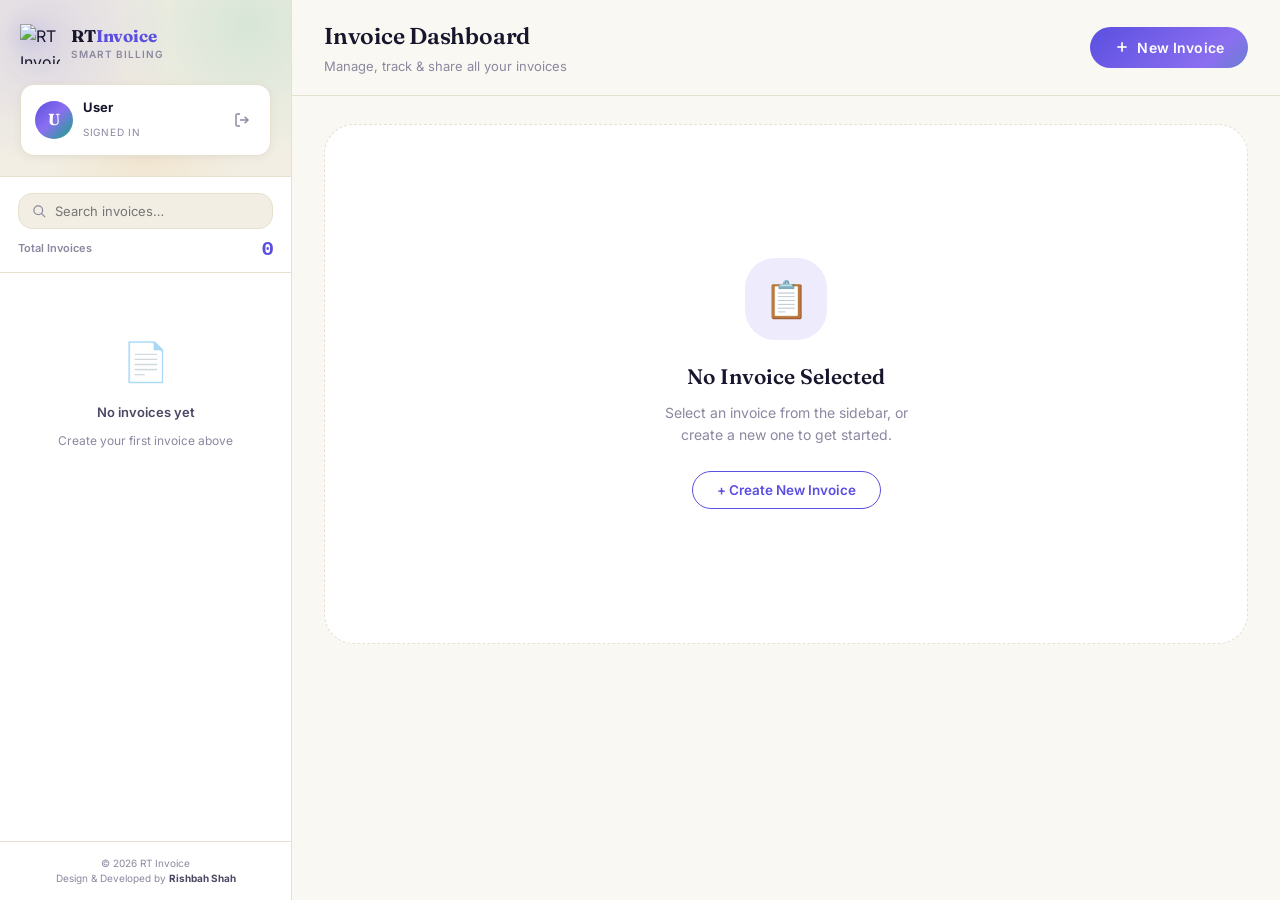
==== dashboard.html @ 6e3db624 "v0.2 commit" ====
<!DOCTYPE html>
<html lang="en">

<head>
  <meta charset="UTF-8">
  <meta name="viewport" content="width=device-width, initial-scale=1.0">
  <title>RT Invoice · Dashboard</title>
  <link rel="preconnect" href="https://fonts.googleapis.com">
  <link rel="preconnect" href="https://fonts.gstatic.com" crossorigin>
  <link rel="stylesheet" href="css/style.css">
  <link rel="stylesheet" href="css/dashboard.css">
  <link rel="icon" type="image/svg+xml" href="assets/logo.svg">
</head>

<body>

  <div class="app">

    <!-- ══════════════════════════
       SIDEBAR
  ══════════════════════════ -->
    <aside class="sidebar">

      <!-- Top header -->
      <div class="sidebar-top">
        <div class="sidebar-brand">
          <div class="sb-icon"><img src="assets/logo.svg" alt="RT Invoice logo"></div>
          <div>
            <div class="sb-brand-name">RT<span>Invoice</span></div>
            <div class="sb-brand-sub">Smart Billing</div>
          </div>
        </div>

        <!-- User profile -->
        <div class="sb-user">
          <div class="sb-avatar" id="userInitial">U</div>
          <div style="flex:1;min-width:0">
            <span class="sb-user-name" id="userName">User</span>
            <span class="sb-user-meta">Signed in</span>
          </div>
          <button class="sb-signout" onclick="logout()" title="Sign out">
            <svg width="16" height="16" viewBox="0 0 24 24" fill="none" stroke="currentColor" stroke-width="2.2">
              <path d="M9 21H5a2 2 0 0 1-2-2V5a2 2 0 0 1 2-2h4" />
              <polyline points="16 17 21 12 16 7" />
              <line x1="21" y1="12" x2="9" y2="12" />
            </svg>
          </button>
        </div>
      </div>

      <!-- Search -->
      <div class="sb-search">
        <div class="sb-search-wrap">
          <svg width="15" height="15" viewBox="0 0 24 24" fill="none" stroke="currentColor" stroke-width="2">
            <circle cx="10" cy="10" r="7" />
            <line x1="21" y1="21" x2="15" y2="15" />
          </svg>
          <input type="text" id="searchInput" placeholder="Search invoices…">
        </div>
        <div class="sb-meta">
          <span>Total Invoices</span>
          <span class="sb-count" id="invoiceCount">0</span>
        </div>
      </div>

      <!-- Invoice List -->
      <div class="sb-list-area">
        <div class="empty-state" id="emptyInvoices">
          <div class="empty-state-icon">📄</div>
          <p>No invoices yet</p>
          <span>Create your first invoice above</span>
        </div>
        <div id="invoiceList"></div>
      </div>

      <!-- Copyright -->
      <div class="sb-copyright">
        © 2026 RT Invoice<br>
        Design &amp; Developed by <strong>Rishbah Shah</strong>
      </div>

    </aside>

    <!-- ══════════════════════════
       MAIN CONTENT
  ══════════════════════════ -->
    <main class="main-area">

      <!-- Top Bar -->
      <div class="top-bar">
        <div style="display:flex;align-items:center;gap:0">
          <button class="hamburger" id="hamburgerBtn" aria-label="Toggle sidebar">
            <span></span><span></span><span></span>
          </button>
          <div class="top-bar-left">
            <h1>Invoice Dashboard</h1>
            <p>Manage, track &amp; share all your invoices</p>
          </div>
        </div>
        <button class="create-btn" id="createInvoiceBtn">
          <svg width="16" height="16" viewBox="0 0 24 24" fill="none" stroke="currentColor" stroke-width="2.5">
            <line x1="12" y1="5" x2="12" y2="19" />
            <line x1="5" y1="12" x2="19" y2="12" />
          </svg>
          New Invoice
        </button>
      </div>

      <!-- Content Area -->
      <div class="content-area">

        <!-- Empty Preview -->
        <div class="preview-empty" id="emptyPreview">
          <div class="preview-empty-icon">📋</div>
          <h3>No Invoice Selected</h3>
          <p>Select an invoice from the sidebar, or create a new one to get started.</p>
          <button class="outline-btn" id="emptyCreateBtn">+ Create New Invoice</button>
        </div>

        <!-- Invoice Preview -->
        <div id="invoicePreview" class="hidden"></div>

      </div>
    </main>
  </div>

  <!-- ══════════════════════════
     MODAL — Create Invoice
══════════════════════════ -->
  <div class="modal-overlay" id="invoiceModal">
    <div class="modal-box">

      <!-- Modal Header -->
      <div class="modal-head">
        <h2 id="modalTitle">New Invoice — Customer Info</h2>
        <button class="modal-close" id="closeModalBtn">&times;</button>
      </div>

      <!-- Step Indicator -->
      <div class="step-indicator">
        <div class="step-dot active" id="stepDot1">1</div>
        <span
          style="font-size:11px;color:var(--muted);text-transform:uppercase;letter-spacing:.07em;font-weight:700">Customer</span>
        <div class="step-line">
          <div class="step-line-fill" id="stepFill1"></div>
        </div>
        <div class="step-dot" id="stepDot2">2</div>
        <span
          style="font-size:11px;color:var(--muted);text-transform:uppercase;letter-spacing:.07em;font-weight:700">Items
          &amp; Payment</span>
      </div>

      <div class="modal-body">

        <!-- ── Step 1: Customer ── -->
        <div id="step1" class="modal-step active">
          <div class="modal-step-title">Customer Information</div>
          <div class="form-grid">
            <div class="form-field">
              <label>Full Name *</label>
              <input type="text" id="custName" placeholder="e.g. Amit Patel">
            </div>
            <div class="form-field">
              <label>Email Address *</label>
              <input type="email" id="custEmail" placeholder="amit@example.com">
            </div>
            <div class="form-field">
              <label>Phone Number</label>
              <input type="tel" id="custPhone" placeholder="+91 98765 43210">
            </div>
            <div class="form-field">
              <label>GSTIN (Optional)</label>
              <input type="text" id="custGst" placeholder="22AAAAA0000A1Z5">
            </div>
            <div class="form-field full">
              <label>Billing Address</label>
              <textarea id="custAddress" rows="2" placeholder="Street, City, State — PIN Code"></textarea>
            </div>
          </div>
          <div class="step-actions">
            <button class="btn-primary" id="nextToStep2">Continue → Items</button>
          </div>
        </div>

        <!-- ── Step 2: Items & Payment ── -->
        <div id="step2" class="modal-step">
          <div class="modal-step-title">Items &amp; Payment Details</div>

          <!-- Items Table -->
          <div class="items-section">
            <table class="modal-items-table">
              <thead>
                <tr>
                  <th>Item</th>
                  <th>Qty</th>
                  <th>Unit Price</th>
                  <th>Total</th>
                  <th></th>
                </tr>
              </thead>
              <tbody id="itemsTableBody">
                <tr id="emptyItemRow">
                  <td colspan="5" style="text-align:center;color:var(--muted);font-size:13px;padding:18px">
                    No items added yet — use the form below
                  </td>
                </tr>
              </tbody>
            </table>

            <div class="add-item-row">
              <div class="form-field">
                <label>Item Name</label>
                <input type="text" id="itemName" placeholder="e.g. Web Design">
              </div>
              <div class="form-field">
                <label>Qty</label>
                <input type="number" id="itemQty" value="1" min="1">
              </div>
              <div class="form-field">
                <label>Price (₹)</label>
                <input type="number" id="itemPrice" placeholder="0.00" step="0.01" min="0">
              </div>
              <div class="form-field" style="justify-content:flex-end">
                <label>&nbsp;</label>
                <button class="btn-primary" id="addItemButton" style="white-space:nowrap">+ Add</button>
              </div>
            </div>
          </div>

          <!-- Tax Fields -->
          <div class="tax-grid">
            <div class="form-field">
              <label>CGST (%)</label>
              <input type="number" id="cgstRate" value="2.5" step="0.1" min="0">
            </div>
            <div class="form-field">
              <label>SGST (%)</label>
              <input type="number" id="sgstRate" value="2.5" step="0.1" min="0">
            </div>
            <div class="form-field">
              <label>Discount (%)</label>
              <input type="number" id="discountRate" value="0" step="0.1" min="0">
            </div>
          </div>

          <!-- Payment Method -->
          <div class="payment-opts-label">Payment Method</div>
          <div class="payment-opts">
            <label class="pay-opt"><input type="radio" name="paymentMethod" value="UPI" checked>
              <span>UPI</span></label>
            <label class="pay-opt"><input type="radio" name="paymentMethod" value="Credit Card"> <span>Credit
                Card</span></label>
            <label class="pay-opt"><input type="radio" name="paymentMethod" value="Debit Card"> <span>Debit
                Card</span></label>
            <label class="pay-opt"><input type="radio" name="paymentMethod" value="Net Banking"> <span>Net
                Banking</span></label>
            <label class="pay-opt"><input type="radio" name="paymentMethod" value="Cash"> <span>Cash</span></label>
          </div>

          <!-- Summary Card -->
          <div class="summary-card">
            <div class="sum-line"><span>Subtotal</span><span id="summarySubtotal">₹0.00</span></div>
            <div class="sum-line"><span>CGST (<span id="cgstLabel">2.5</span>%)</span><span
                id="summaryCgst">₹0.00</span></div>
            <div class="sum-line"><span>SGST (<span id="sgstLabel">2.5</span>%)</span><span
                id="summarySgst">₹0.00</span></div>
            <div class="sum-line"><span>Discount</span><span id="summaryDiscount">₹0.00</span></div>
            <div class="sum-total"><span>Grand Total</span><span id="summaryGrandTotal">₹0.00</span></div>
          </div>

          <div class="step-actions dual">
            <button class="btn-secondary" id="backToStep1">← Back</button>
            <button class="btn-primary" id="generateInvoiceBtn">
              <svg width="15" height="15" viewBox="0 0 24 24" fill="none" stroke="currentColor" stroke-width="2.2">
                <path d="M14 2H6a2 2 0 0 0-2 2v16a2 2 0 0 0 2 2h12a2 2 0 0 0 2-2V8z" />
                <polyline points="14 2 14 8 20 8" />
                <line x1="12" y1="11" x2="12" y2="17" />
                <line x1="9" y1="14" x2="15" y2="14" />
              </svg>
              Generate Invoice
            </button>
          </div>
        </div>

      </div>
    </div>
  </div>

  <!-- Toast -->
  <div id="toast" class="toast hidden"></div>

  <script src="js/auth.js"></script>
  <script src="js/app.js"></script>
</body>

</html>
---- css/style.css ----
/* =============================================
   RT INVOICE — Global Styles (Light Theme)
   Design & Developed by Rishbah Shah
   ============================================= */

@import url('https://fonts.googleapis.com/css2?family=Fraunces:opsz,wght@9..144,400;9..144,500;9..144,600;9..144,700;9..144,800&family=Inter:wght@400;500;600;700;800&family=IBM+Plex+Mono:wght@400;500;600;700&family=Caveat:wght@500;600;700&display=swap');

:root {
  /* ---- Paper / neutrals ---- */
  --paper: #faf8f3;
  --surface: #f2eee3;
  --surface-2: #ece7d8;
  --white: #ffffff;
  --border: #e6e0cf;
  --border-soft: #ede8db;

  /* ---- Ink ---- */
  --ink: #17162c;
  --ink-soft: #4a4863;
  --muted: #8b889f;

  /* ---- Brand ---- */
  --violet: #5b4fe0;
  --violet-dark: #4438c7;
  --violet-soft: #eeecfc;
  --emerald: #12a883;
  --emerald-soft: #e5f6f0;
  --amber: #ea9c2e;
  --amber-soft: #fdf1de;
  --rose: #e15a5f;
  --rose-soft: #fbe9e9;

  --grad: linear-gradient(135deg, #5b4fe0 0%, #8b6ff0 48%, #12a883 100%);
  --grad-warm: linear-gradient(135deg, #ea9c2e 0%, #e15a5f 100%);
  --grad-mesh: radial-gradient(circle at 15% 20%, rgba(91,79,224,0.14) 0%, transparent 45%),
               radial-gradient(circle at 85% 15%, rgba(18,168,131,0.12) 0%, transparent 45%),
               radial-gradient(circle at 50% 90%, rgba(234,156,46,0.10) 0%, transparent 45%);

  --r-sm: 8px;
  --r-md: 14px;
  --r-lg: 22px;
  --r-xl: 30px;
  --r-full: 999px;

  --shadow-sm: 0 2px 10px rgba(23, 22, 44, 0.05);
  --shadow-md: 0 10px 28px rgba(23, 22, 44, 0.08);
  --shadow-lg: 0 24px 56px rgba(23, 22, 44, 0.12);
  --shadow-accent: 0 10px 30px rgba(91, 79, 224, 0.28);

  --font-display: 'Fraunces', serif;
  --font-body: 'Inter', sans-serif;
  --font-mono: 'IBM Plex Mono', monospace;
  --font-script: 'Caveat', cursive;

  --ease-spring: cubic-bezier(0.34, 1.56, 0.64, 1);
  --ease-smooth: cubic-bezier(0.4, 0, 0.2, 1);
}

*, *::before, *::after { margin: 0; padding: 0; box-sizing: border-box; }

html { scroll-behavior: smooth; }

body {
  font-family: var(--font-body);
  background: var(--paper);
  color: var(--ink);
  line-height: 1.6;
  -webkit-font-smoothing: antialiased;
  -moz-osx-font-smoothing: grayscale;
}

@media (prefers-reduced-motion: reduce) {
  *, *::before, *::after {
    animation-duration: 0.001ms !important;
    animation-iteration-count: 1 !important;
    transition-duration: 0.001ms !important;
    scroll-behavior: auto !important;
  }
}

:focus-visible {
  outline: 2.5px solid var(--violet);
  outline-offset: 2px;
  border-radius: 4px;
}

/* ---- Scrollbar ---- */
::-webkit-scrollbar { width: 6px; height: 6px; }
::-webkit-scrollbar-track { background: transparent; }
::-webkit-scrollbar-thumb { background: var(--border); border-radius: 10px; }
::-webkit-scrollbar-thumb:hover { background: var(--muted); }

::selection { background: rgba(91, 79, 224, 0.16); color: var(--ink); }

/* ---- Utilities ---- */
.hidden { display: none !important; }

/* ---- Buttons ---- */
.btn-primary {
  font-family: var(--font-body);
  background: var(--grad);
  background-size: 160% 160%;
  color: var(--white);
  border: none;
  padding: 12px 26px;
  border-radius: var(--r-full);
  font-weight: 600;
  font-size: 14px;
  cursor: pointer;
  transition: transform 0.25s var(--ease-spring), box-shadow 0.25s var(--ease-smooth), background-position 0.5s;
  display: inline-flex;
  align-items: center;
  justify-content: center;
  gap: 8px;
  letter-spacing: 0.01em;
}

.btn-primary:hover {
  transform: translateY(-2px);
  box-shadow: var(--shadow-accent);
  background-position: 100% 0;
}

.btn-primary:active { transform: translateY(0) scale(0.98); }

.btn-secondary {
  font-family: var(--font-body);
  background: var(--white);
  color: var(--ink);
  border: 1.5px solid var(--border);
  padding: 12px 26px;
  border-radius: var(--r-full);
  font-weight: 600;
  font-size: 14px;
  cursor: pointer;
  transition: all 0.2s var(--ease-smooth);
}

.btn-secondary:hover {
  border-color: var(--violet);
  color: var(--violet);
  background: var(--violet-soft);
  transform: translateY(-1px);
}

.btn-ghost {
  font-family: var(--font-body);
  background: transparent;
  color: var(--ink-soft);
  border: none;
  padding: 10px 18px;
  border-radius: var(--r-full);
  font-weight: 600;
  font-size: 13.5px;
  cursor: pointer;
  transition: all 0.2s var(--ease-smooth);
}

.btn-ghost:hover { background: var(--surface); color: var(--ink); }

.btn-danger-ghost {
  font-family: var(--font-body);
  background: var(--rose-soft);
  color: var(--rose);
  border: 1.5px solid transparent;
  padding: 12px 24px;
  border-radius: var(--r-full);
  font-weight: 600;
  font-size: 14px;
  cursor: pointer;
  transition: all 0.2s var(--ease-smooth);
}

.btn-danger-ghost:hover { background: var(--rose); color: var(--white); transform: translateY(-1px); }

/* ---- Form Fields ---- */
.form-field { display: flex; flex-direction: column; gap: 7px; }

.form-field label {
  font-size: 11px;
  font-weight: 700;
  color: var(--muted);
  text-transform: uppercase;
  letter-spacing: 0.07em;
}

.form-field input,
.form-field textarea,
.form-field select {
  border: 1.5px solid var(--border);
  border-radius: var(--r-md);
  padding: 11px 14px;
  font-size: 14px;
  font-family: var(--font-body);
  color: var(--ink);
  background: var(--white);
  transition: all 0.2s var(--ease-smooth);
  outline: none;
}

.form-field input:focus,
.form-field textarea:focus,
.form-field select:focus {
  border-color: var(--violet);
  box-shadow: 0 0 0 4px rgba(91, 79, 224, 0.10);
}

.form-field textarea { resize: vertical; min-height: 68px; font-family: var(--font-body); }

/* ---- Toast ---- */
.toast {
  position: fixed;
  bottom: 28px;
  right: 28px;
  background: var(--ink);
  color: var(--white);
  padding: 15px 22px;
  border-radius: var(--r-lg);
  font-weight: 500;
  font-size: 13.5px;
  z-index: 99999;
  animation: toastIn 0.4s var(--ease-spring);
  box-shadow: var(--shadow-lg);
  display: flex;
  align-items: center;
  gap: 10px;
  max-width: 360px;
  border-left: 3px solid var(--violet);
}

.toast::before { content: '✓'; font-size: 16px; color: #4fe0b0; font-weight: 700; flex-shrink: 0; }
.toast.error { border-left-color: var(--rose); }
.toast.error::before { content: '✕'; color: #ff8b8f; }
.toast.warning { border-left-color: var(--amber); }
.toast.warning::before { content: '⚠'; color: var(--amber); }
.toast.hidden { display: none; }

@keyframes toastIn {
  from { transform: translateX(120%) scale(0.9); opacity: 0; }
  to { transform: translateX(0) scale(1); opacity: 1; }
}

@keyframes toastOut {
  from { transform: translateX(0) scale(1); opacity: 1; }
  to { transform: translateX(120%) scale(0.9); opacity: 0; }
}

.toast.leaving { animation: toastOut 0.3s var(--ease-smooth) forwards; }

/* ---- Ambient gradient blobs (background decoration) ---- */
.orb {
  position: absolute;
  border-radius: 50%;
  filter: blur(70px);
  pointer-events: none;
  animation: orbFloat 10s ease-in-out infinite;
}

.orb-1 { width: 420px; height: 420px; background: radial-gradient(circle, rgba(91,79,224,0.20) 0%, transparent 70%); top: -120px; left: -100px; animation-delay: 0s; }
.orb-2 { width: 320px; height: 320px; background: radial-gradient(circle, rgba(18,168,131,0.18) 0%, transparent 70%); top: 45%; right: -90px; animation-delay: -3.2s; }
.orb-3 { width: 280px; height: 280px; background: radial-gradient(circle, rgba(234,156,46,0.16) 0%, transparent 70%); bottom: 60px; left: 32%; animation-delay: -5.6s; }

@keyframes orbFloat {
  0%, 100% { transform: translate(0, 0) scale(1); }
  33% { transform: translate(22px, -28px) scale(1.06); }
  66% { transform: translate(-18px, 22px) scale(0.94); }
}

/* ---- Generic fade/rise-in used across pages ---- */
@keyframes riseIn {
  from { opacity: 0; transform: translateY(16px); }
  to { opacity: 1; transform: translateY(0); }
}

@keyframes fadeIn {
  from { opacity: 0; }
  to { opacity: 1; }
}

@keyframes popIn {
  from { opacity: 0; transform: scale(0.92); }
  to { opacity: 1; transform: scale(1); }
}

/* ---- Signature / seal shared styles (used in invoice) ---- */
.rt-seal {
  display: inline-flex;
  align-items: center;
  justify-content: center;
  border-radius: 50%;
  background: var(--grad);
  color: var(--white);
  font-family: var(--font-display);
  font-weight: 700;
  flex-shrink: 0;
  position: relative;
}

.rt-seal::after {
  content: '';
  position: absolute;
  inset: 4px;
  border-radius: 50%;
  border: 1px dashed rgba(255,255,255,0.55);
}
---- css/dashboard.css ----
/* =============================================
   RT INVOICE — Dashboard Styles (Light Theme)
   Design & Developed by Rishbah Shah
   ============================================= */

.app { display: flex; min-height: 100vh; background: var(--paper); }

/* =====================
   SIDEBAR
   ===================== */
.sidebar {
  width: 292px;
  background: var(--white);
  border-right: 1px solid var(--border);
  display: flex;
  flex-direction: column;
  position: fixed;
  height: 100vh;
  overflow-y: auto;
  z-index: 50;
  transition: transform 0.3s var(--ease-smooth);
}

.sidebar-top {
  padding: 24px 20px 20px;
  border-bottom: 1px solid var(--border);
  background: var(--surface);
  position: relative;
  overflow: hidden;
}

.sidebar-top::before {
  content: '';
  position: absolute;
  inset: 0;
  background: var(--grad-mesh);
  pointer-events: none;
}

.sidebar-brand { display: flex; align-items: center; gap: 11px; margin-bottom: 20px; position: relative; z-index: 1; }

.sb-icon { width: 40px; height: 40px; flex-shrink: 0; filter: drop-shadow(0 4px 10px rgba(91,79,224,0.30)); }
.sb-icon img { width: 100%; height: 100%; display: block; }

.sb-brand-name { font-family: var(--font-display); font-size: 17px; font-weight: 700; color: var(--ink); letter-spacing: -0.01em; line-height: 1.15; }
.sb-brand-name span { color: var(--violet); }
.sb-brand-sub { font-size: 10px; color: var(--muted); text-transform: uppercase; letter-spacing: 0.09em; font-weight: 600; }

/* User Profile */
.sb-user {
  display: flex; align-items: center; gap: 10px;
  padding: 12px 14px;
  background: var(--white);
  border: 1px solid var(--border);
  border-radius: var(--r-md);
  position: relative; z-index: 1;
  box-shadow: var(--shadow-sm);
}

.sb-avatar {
  width: 38px; height: 38px;
  background: var(--grad);
  border-radius: 50%;
  display: flex; align-items: center; justify-content: center;
  font-family: var(--font-display); font-size: 16px; font-weight: 700;
  color: var(--white); flex-shrink: 0;
}

.sb-user-name { font-size: 13px; font-weight: 700; color: var(--ink); display: block; }
.sb-user-meta { font-size: 10px; color: var(--muted); text-transform: uppercase; letter-spacing: 0.07em; }

.sb-signout {
  margin-left: auto; background: none; border: none; cursor: pointer;
  color: var(--muted); font-size: 18px; transition: all 0.2s;
  padding: 6px; display: flex; align-items: center; border-radius: 50%;
}
.sb-signout:hover { color: var(--rose); background: var(--rose-soft); }

/* Search Section */
.sb-search { padding: 16px 18px 14px; border-bottom: 1px solid var(--border); }

.sb-search-wrap {
  display: flex; align-items: center; gap: 8px;
  background: var(--surface);
  border: 1.5px solid var(--border);
  border-radius: var(--r-md);
  padding: 9px 13px;
  transition: border-color 0.2s;
}

.sb-search-wrap:focus-within { border-color: var(--violet); background: var(--white); box-shadow: 0 0 0 4px rgba(91,79,224,0.08); }
.sb-search-wrap svg { color: var(--muted); flex-shrink: 0; }
.sb-search-wrap input { flex: 1; border: none; background: transparent; outline: none; font-size: 13px; color: var(--ink); font-family: var(--font-body); }

.sb-meta { display: flex; justify-content: space-between; align-items: center; margin-top: 10px; font-size: 11px; color: var(--muted); font-weight: 600; }
.sb-count { font-family: var(--font-mono); font-size: 19px; font-weight: 700; color: var(--violet); line-height: 1; }

/* Invoice List */
.sb-list-area { flex: 1; overflow-y: auto; padding: 14px 14px 0; }

.empty-state { text-align: center; padding: 44px 16px; color: var(--muted); }
.empty-state-icon { font-size: 38px; margin-bottom: 10px; opacity: 0.6; }
.empty-state p { font-size: 13px; font-weight: 600; margin-bottom: 4px; color: var(--ink-soft); }
.empty-state span { font-size: 12px; }

#invoiceList { display: flex; flex-direction: column; gap: 7px; padding-bottom: 14px; }

.inv-card {
  background: var(--paper);
  border: 1.5px solid var(--border);
  border-radius: var(--r-md);
  padding: 12px 14px;
  cursor: pointer;
  transition: all 0.2s var(--ease-smooth);
  position: relative;
  overflow: hidden;
  animation: riseIn 0.3s var(--ease-smooth) both;
}

.inv-card::before {
  content: ''; position: absolute; left: 0; top: 0; bottom: 0; width: 3px;
  background: var(--grad); opacity: 0; transition: opacity 0.2s;
}

.inv-card:hover { border-color: rgba(91,79,224,0.35); background: var(--white); transform: translateX(3px); box-shadow: var(--shadow-sm); }
.inv-card:hover::before, .inv-card.active::before { opacity: 1; }
.inv-card.active { border-color: rgba(91,79,224,0.35); background: var(--violet-soft); }

.inv-card-top { display: flex; justify-content: space-between; align-items: center; margin-bottom: 5px; }
.inv-num { font-family: var(--font-mono); font-size: 10.5px; font-weight: 700; color: var(--violet); letter-spacing: 0.02em; }
.inv-date { font-size: 10px; color: var(--muted); }
.inv-customer { font-size: 13px; font-weight: 700; color: var(--ink); margin-bottom: 4px; white-space: nowrap; overflow: hidden; text-overflow: ellipsis; }
.inv-amount { font-family: var(--font-mono); font-size: 14px; font-weight: 700; color: var(--ink); }

/* Sidebar Copyright */
.sb-copyright { padding: 14px 18px; border-top: 1px solid var(--border); font-size: 10px; color: var(--muted); text-align: center; line-height: 1.5; }
.sb-copyright strong { color: var(--ink-soft); }

/* =====================
   MAIN CONTENT
   ===================== */
.main-area { flex: 1; margin-left: 292px; display: flex; flex-direction: column; min-height: 100vh; }

/* Top Nav */
.top-bar {
  background: rgba(250, 248, 243, 0.85);
  backdrop-filter: blur(10px);
  border-bottom: 1px solid var(--border);
  padding: 18px 32px;
  display: flex; align-items: center; justify-content: space-between;
  position: sticky; top: 0; z-index: 40;
}

.top-bar-left h1 { font-family: var(--font-display); font-size: 23px; font-weight: 600; color: var(--ink); letter-spacing: -0.01em; }
.top-bar-left p { font-size: 13px; color: var(--muted); margin-top: 1px; }

.create-btn {
  background: var(--grad);
  background-size: 160% 160%;
  color: var(--white); border: none; padding: 12px 24px;
  border-radius: var(--r-full);
  font-family: var(--font-body); font-weight: 600; font-size: 14px;
  cursor: pointer; display: flex; align-items: center; gap: 7px;
  transition: all 0.25s var(--ease-smooth); letter-spacing: 0.01em;
}
.create-btn:hover { transform: translateY(-2px); box-shadow: var(--shadow-accent); background-position: 100% 0; }
.create-btn:active { transform: translateY(0) scale(0.98); }

/* Content Area */
.content-area { flex: 1; padding: 28px 32px; }

/* Empty Preview */
.preview-empty {
  background: var(--white);
  border: 1.5px dashed var(--border);
  border-radius: var(--r-xl);
  min-height: 520px;
  display: flex; flex-direction: column; align-items: center; justify-content: center;
  text-align: center; padding: 60px 40px;
  animation: fadeIn 0.4s var(--ease-smooth);
}

.preview-empty-icon {
  width: 82px; height: 82px;
  background: var(--violet-soft);
  border-radius: var(--r-xl);
  display: flex; align-items: center; justify-content: center;
  font-size: 36px; margin: 0 auto 20px;
  animation: floatIcon 3.4s ease-in-out infinite;
}

@keyframes floatIcon { 0%,100% { transform: translateY(0); } 50% { transform: translateY(-8px); } }

.preview-empty h3 { font-family: var(--font-display); font-size: 21px; font-weight: 600; color: var(--ink); margin-bottom: 8px; }
.preview-empty p { font-size: 14px; color: var(--muted); max-width: 280px; margin-bottom: 24px; }

.outline-btn {
  background: transparent; border: 1.5px solid var(--violet); color: var(--violet);
  padding: 10px 24px; border-radius: var(--r-full);
  font-family: var(--font-body); font-weight: 600; font-size: 13.5px;
  cursor: pointer; transition: all 0.2s var(--ease-smooth);
}
.outline-btn:hover { background: var(--violet); color: var(--white); transform: translateY(-1px); box-shadow: var(--shadow-accent); }

/* Invoice Preview */
.invoice-preview-wrapper { animation: riseIn 0.4s var(--ease-smooth); }

/* =====================
   INVOICE CARD (Preview) — styled like a real paper invoice
   ===================== */
.inv-paper {
  background: var(--white);
  border-radius: var(--r-xl);
  border: 1px solid var(--border);
  overflow: hidden;
  box-shadow: var(--shadow-md);
}

.inv-paper-top {
  background: var(--ink);
  padding: 32px 40px;
  display: flex; justify-content: space-between; align-items: flex-start;
  position: relative; overflow: hidden;
}

.inv-paper-top::before {
  content: ''; position: absolute; inset: 0;
  background: radial-gradient(ellipse 70% 60% at 15% 40%, rgba(91,79,224,0.35) 0%, transparent 60%),
              radial-gradient(ellipse 50% 50% at 90% 100%, rgba(18,168,131,0.25) 0%, transparent 60%);
  pointer-events: none;
}

.inv-brand-row { display: flex; align-items: center; gap: 12px; position: relative; z-index: 1; }
.inv-brand-row img { width: 40px; height: 40px; flex-shrink: 0; }
.inv-co-name { font-family: var(--font-display); font-size: 22px; font-weight: 700; color: var(--white); letter-spacing: -0.01em; }
.inv-co-name span { color: #7ee0c4; }
.inv-co-details { font-size: 12px; color: rgba(255,255,255,0.55); line-height: 1.8; margin-top: 8px; position: relative; z-index: 1; }

.inv-title-block { text-align: right; position: relative; z-index: 1; }
.inv-word { font-family: var(--font-display); font-size: 36px; font-weight: 700; color: rgba(255,255,255,0.14); letter-spacing: 0.08em; line-height: 1; margin-bottom: 8px; }
.inv-num-tag { font-family: var(--font-mono); font-size: 13px; font-weight: 700; color: var(--white); letter-spacing: 0.03em; }
.inv-date-tag { font-size: 12px; color: rgba(255,255,255,0.55); margin-top: 4px; }
.inv-status-tag {
  display: inline-block; margin-top: 10px; font-size: 10.5px; font-weight: 700;
  padding: 4px 12px; border-radius: var(--r-full); text-transform: uppercase; letter-spacing: 0.06em;
  background: rgba(234,156,46,0.20); color: #ffc978;
}
.inv-status-tag.is-paid { background: rgba(18,168,131,0.22); color: #7ee0c4; }

.inv-list-status {
  display: inline-block; font-size: 9.5px; font-weight: 700; padding: 2px 8px; border-radius: var(--r-full);
  text-transform: uppercase; letter-spacing: 0.05em; background: var(--amber-soft); color: var(--amber);
}
.inv-list-status.is-paid { background: var(--emerald-soft); color: var(--emerald); }

.inv-paper-body { padding: 32px 40px; }

.inv-billing-grid { display: grid; grid-template-columns: 1fr 1fr; gap: 32px; margin-bottom: 32px; padding-bottom: 24px; border-bottom: 1px solid var(--border); }
.inv-section-label { font-size: 10px; font-weight: 700; color: var(--muted); text-transform: uppercase; letter-spacing: 0.1em; margin-bottom: 10px; }
.inv-client-name { font-size: 16px; font-weight: 700; color: var(--ink); margin-bottom: 6px; }
.inv-client-detail { font-size: 12.5px; color: var(--ink-soft); line-height: 1.8; }

/* Items Table */
.inv-table { width: 100%; border-collapse: collapse; margin-bottom: 28px; }
.inv-table thead tr { background: var(--surface); }
.inv-table th { padding: 10px 14px; text-align: left; font-size: 11px; font-weight: 700; color: var(--muted); text-transform: uppercase; letter-spacing: 0.08em; border-bottom: 1.5px solid var(--border); }
.inv-table th:last-child { text-align: right; }
.inv-table td { padding: 12px 14px; font-size: 13.5px; color: var(--ink-soft); border-bottom: 1px solid var(--border); font-family: var(--font-mono); }
.inv-table td:first-child { font-family: var(--font-body); color: var(--ink); }
.inv-table td:last-child { text-align: right; font-weight: 700; color: var(--ink); }
.inv-table tbody tr:hover td { background: var(--surface); }
.inv-table tbody tr:last-child td { border-bottom: none; }

/* Summary */
.inv-summary-row { display: flex; justify-content: flex-end; margin-bottom: 24px; }
.inv-summary-box { width: 300px; background: var(--surface); border-radius: var(--r-lg); padding: 18px 22px; }
.inv-sum-line { display: flex; justify-content: space-between; font-size: 13px; color: var(--ink-soft); padding: 5px 0; font-family: var(--font-mono); }
.inv-sum-total { display: flex; justify-content: space-between; font-family: var(--font-display); font-size: 19px; font-weight: 700; color: var(--violet); border-top: 2px solid var(--border); margin-top: 8px; padding-top: 12px; }

/* Payment Badge */
.inv-payment-badge {
  display: inline-flex; align-items: center; gap: 6px; padding: 6px 14px;
  background: var(--emerald-soft); border: 1px solid rgba(18,168,131,0.25);
  border-radius: var(--r-full); font-size: 12px; font-weight: 700; color: var(--emerald); margin-bottom: 24px;
}

/* ---- Signature block (bottom of invoice) ---- */
.inv-signature-row {
  display: flex; justify-content: space-between; align-items: flex-end;
  padding-top: 24px; margin-top: 8px; gap: 20px; flex-wrap: wrap;
}

.inv-signature-note { font-size: 11.5px; color: var(--muted); max-width: 320px; line-height: 1.7; }

.inv-signature-block { display: flex; align-items: center; gap: 14px; }

.inv-signature-seal {
  width: 56px; height: 56px;
  font-size: 22px;
}

.inv-signature-seal::after { inset: 3px; }

.inv-signature-text { text-align: right; }
.inv-signature-script {
  font-family: var(--font-script);
  font-size: 34px;
  font-weight: 700;
  color: var(--ink);
  line-height: 1;
  transform: rotate(-2deg);
  display: inline-block;
}
.inv-signature-line { width: 168px; border-top: 1.5px solid var(--ink-soft); margin-top: 4px; padding-top: 5px; }
.inv-signature-label { font-size: 10px; color: var(--muted); text-transform: uppercase; letter-spacing: 0.08em; font-weight: 700; }

/* Action Row */
.inv-actions { display: flex; gap: 10px; justify-content: flex-end; flex-wrap: wrap; padding-top: 20px; border-top: 1px solid var(--border); margin-top: 20px; position: relative; }

/* Share popover */
.share-wrap { position: relative; display: inline-flex; }

.share-popover {
  position: absolute;
  bottom: calc(100% + 10px);
  right: 0;
  background: var(--white);
  border: 1px solid var(--border);
  border-radius: var(--r-lg);
  box-shadow: var(--shadow-lg);
  padding: 10px;
  width: 220px;
  z-index: 60;
  animation: popIn 0.2s var(--ease-spring);
  transform-origin: bottom right;
}

.share-popover.hidden { display: none; }

.share-opt {
  display: flex; align-items: center; gap: 10px;
  width: 100%; padding: 10px 12px; border-radius: var(--r-md);
  background: none; border: none; cursor: pointer;
  font-family: var(--font-body); font-size: 13.5px; font-weight: 600; color: var(--ink-soft);
  text-align: left; transition: all 0.15s var(--ease-smooth);
}

.share-opt:hover { background: var(--surface); color: var(--ink); }
.share-opt .share-emoji { font-size: 16px; width: 20px; text-align: center; }

/* Copyright Footer inside paper */
.inv-footer { background: var(--surface); padding: 14px 40px; border-top: 1px solid var(--border); display: flex; justify-content: space-between; align-items: center; flex-wrap: wrap; gap: 6px; }
.inv-footer-brand { font-family: var(--font-display); font-size: 12px; font-weight: 700; color: var(--violet); letter-spacing: -0.01em; }
.inv-footer-credit { font-size: 11px; color: var(--muted); }

/* =====================
   MODAL
   ===================== */
.modal-overlay {
  display: none; position: fixed; inset: 0;
  background: rgba(23, 22, 44, 0.55);
  backdrop-filter: blur(6px);
  z-index: 1000; align-items: center; justify-content: center; padding: 20px;
}
.modal-overlay.active { display: flex; }

.modal-box {
  background: var(--white);
  border-radius: var(--r-xl);
  width: 100%; max-width: 780px; max-height: 88vh; overflow-y: auto;
  animation: modalUp 0.35s var(--ease-spring);
  box-shadow: 0 32px 80px rgba(23, 22, 44, 0.22);
}

@keyframes modalUp { from { transform: translateY(40px) scale(0.97); opacity: 0; } to { transform: translateY(0) scale(1); opacity: 1; } }

.modal-head {
  display: flex; justify-content: space-between; align-items: center;
  padding: 22px 28px; border-bottom: 1px solid var(--border);
  background: var(--surface);
  border-radius: var(--r-xl) var(--r-xl) 0 0;
  position: sticky; top: 0; z-index: 2;
}

.modal-head h2 { font-family: var(--font-display); font-size: 18px; font-weight: 600; color: var(--ink); letter-spacing: -0.01em; }

.modal-close {
  width: 32px; height: 32px; background: var(--white); border: 1px solid var(--border);
  border-radius: 50%; font-size: 18px; cursor: pointer; color: var(--muted);
  display: flex; align-items: center; justify-content: center; transition: all 0.2s;
}
.modal-close:hover { background: var(--rose-soft); color: var(--rose); border-color: var(--rose); transform: rotate(90deg); }

/* Step Progress */
.step-indicator { display: flex; align-items: center; gap: 8px; padding: 20px 28px 0; margin-bottom: 24px; }

.step-dot {
  width: 28px; height: 28px; border-radius: 50%;
  display: flex; align-items: center; justify-content: center;
  font-size: 11px; font-weight: 700;
  background: var(--surface); color: var(--muted); border: 1.5px solid var(--border);
  transition: all 0.3s;
}
.step-dot.active { background: var(--violet); color: var(--white); border-color: var(--violet); box-shadow: 0 0 0 4px rgba(91,79,224,0.15); }
.step-dot.done { background: var(--emerald); color: var(--white); border-color: var(--emerald); }

.step-line { flex: 1; height: 2px; background: var(--border); border-radius: 10px; overflow: hidden; }
.step-line-fill { height: 100%; background: var(--grad); width: 0; transition: width 0.4s var(--ease-smooth); }

/* Modal Body */
.modal-body { padding: 0 28px 28px; }
.modal-step { display: none; }
.modal-step.active { display: block; animation: fadeUp 0.3s var(--ease-smooth); }

@keyframes fadeUp { from { opacity: 0; transform: translateY(10px); } to { opacity: 1; transform: translateY(0); } }

.modal-step-title { font-family: var(--font-display); font-size: 18px; font-weight: 600; color: var(--ink); margin-bottom: 20px; letter-spacing: -0.01em; }

.form-grid { display: grid; grid-template-columns: 1fr 1fr; gap: 16px; margin-bottom: 24px; }
.full { grid-column: 1 / -1; }

/* Items Table in Modal */
.items-section { margin-bottom: 20px; }

.modal-items-table { width: 100%; border-collapse: collapse; margin-bottom: 12px; border-radius: var(--r-md); overflow: hidden; border: 1px solid var(--border); }
.modal-items-table th { padding: 9px 12px; background: var(--surface); font-size: 11px; font-weight: 700; color: var(--muted); text-transform: uppercase; letter-spacing: 0.07em; text-align: left; border-bottom: 1px solid var(--border); }
.modal-items-table td { padding: 10px 12px; font-size: 13px; color: var(--ink-soft); border-bottom: 1px solid var(--border); }
.modal-items-table tbody tr:last-child td { border-bottom: none; }
.modal-items-table tbody tr:hover td { background: var(--surface); }

.add-item-row { display: grid; grid-template-columns: 2fr 80px 120px auto; gap: 8px; align-items: end; }
.add-item-row .form-field input { width: 100%; }

.delete-item { background: none; border: none; color: var(--rose); cursor: pointer; font-size: 15px; padding: 5px 7px; border-radius: var(--r-sm); transition: all 0.2s; }
.delete-item:hover { background: var(--rose-soft); transform: scale(1.1); }

/* Tax & Settings */
.tax-grid { display: grid; grid-template-columns: repeat(3, 1fr); gap: 14px; margin-bottom: 20px; }

/* Payment Options */
.payment-opts-label { font-size: 11px; font-weight: 700; color: var(--muted); text-transform: uppercase; letter-spacing: 0.07em; margin-bottom: 10px; }
.payment-opts { display: flex; flex-wrap: wrap; gap: 8px; margin-bottom: 20px; }

.pay-opt {
  display: flex; align-items: center; gap: 6px; padding: 8px 15px;
  border: 1.5px solid var(--border); border-radius: var(--r-full);
  font-size: 13px; font-weight: 600; color: var(--ink-soft); cursor: pointer; transition: all 0.2s;
}
.pay-opt:has(input:checked) { border-color: var(--violet); background: var(--violet-soft); color: var(--violet); }
.pay-opt input { margin: 0; accent-color: var(--violet); }

/* Summary Card */
.summary-card { background: var(--ink); border-radius: var(--r-lg); padding: 18px 22px; margin-bottom: 24px; position: relative; overflow: hidden; }
.summary-card::before { content: ''; position: absolute; inset: 0; background: radial-gradient(ellipse 60% 50% at 0% 100%, rgba(91,79,224,0.35) 0%, transparent 60%); pointer-events: none; }

.sum-line { display: flex; justify-content: space-between; font-size: 13px; color: rgba(255,255,255,0.6); padding: 5px 0; position: relative; z-index: 1; font-family: var(--font-mono); }
.sum-total { display: flex; justify-content: space-between; font-family: var(--font-display); font-size: 20px; font-weight: 700; color: var(--white); border-top: 1px solid rgba(255,255,255,0.14); margin-top: 10px; padding-top: 14px; position: relative; z-index: 1; }
.sum-total span:last-child { color: #7ee0c4; }

/* Step Actions */
.step-actions { display: flex; justify-content: flex-end; gap: 10px; margin-top: 24px; }
.step-actions.dual { justify-content: space-between; }

/* =====================
   RESPONSIVE
   ===================== */
@media (max-width: 900px) {
  .sidebar { transform: translateX(-100%); z-index: 200; box-shadow: var(--shadow-lg); }
  .sidebar.open { transform: translateX(0); }
  .main-area { margin-left: 0; }
  .top-bar { padding: 16px 20px; }
  .content-area { padding: 20px; }
  .hamburger { display: flex !important; }
}

@media (max-width: 600px) {
  .form-grid { grid-template-columns: 1fr; }
  .full { grid-column: 1; }
  .tax-grid { grid-template-columns: 1fr; }
  .add-item-row { grid-template-columns: 1fr; }
  .inv-billing-grid { grid-template-columns: 1fr; }
  .inv-paper-top { flex-direction: column; gap: 16px; }
  .inv-title-block { text-align: left; }
  .inv-signature-row { flex-direction: column; align-items: flex-start; }
  .inv-signature-block { align-self: flex-end; }
  .share-popover { right: auto; left: 0; }
}

.hamburger { display: none; background: none; border: none; cursor: pointer; padding: 4px; flex-direction: column; gap: 5px; margin-right: 16px; }
.hamburger span { display: block; width: 22px; height: 2px; background: var(--ink); border-radius: 2px; transition: all 0.25s; }

/* =====================
   PRINT
   ===================== */
@media print {
  .sidebar, .top-bar, .modal-overlay, .inv-actions, .create-btn, .hamburger { display: none !important; }
  .main-area { margin-left: 0; }
  .content-area { padding: 0; }
  .inv-paper { box-shadow: none; border: none; }
}
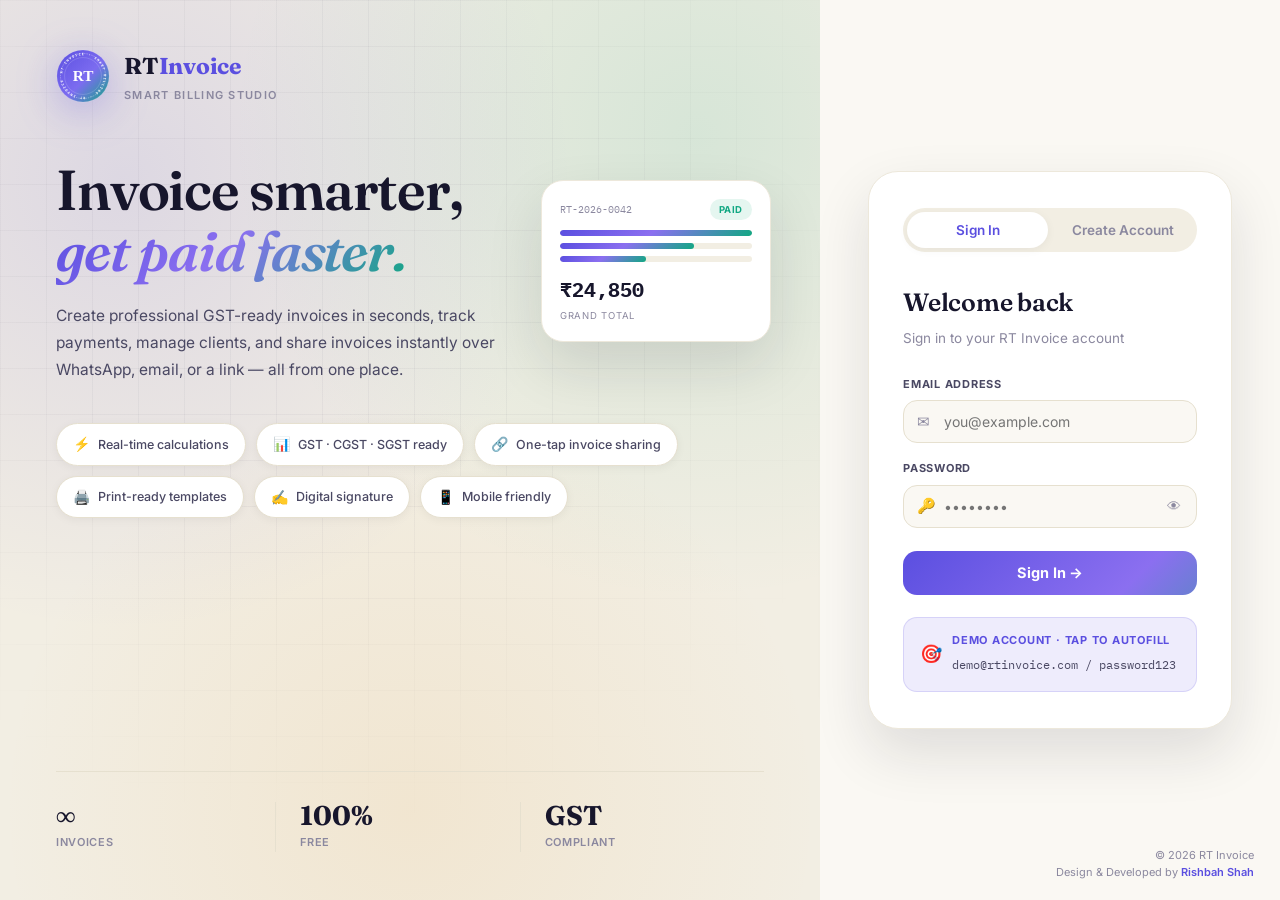
==== commit 09adf50a: "v.2 commit" ====
--- a/dashboard.html
+++ b/dashboard.html
@@ -16,7 +16,6 @@
 
   <div class="app">
 
-    <!-- ══════════════════════════
        SIDEBAR
   ══════════════════════════ -->
     <aside class="sidebar">
--- a/css/style.css
+++ b/css/style.css
@@ -32,9 +32,9 @@
 
   --grad: linear-gradient(135deg, #5b4fe0 0%, #8b6ff0 48%, #12a883 100%);
   --grad-warm: linear-gradient(135deg, #ea9c2e 0%, #e15a5f 100%);
-  --grad-mesh: radial-gradient(circle at 15% 20%, rgba(91,79,224,0.14) 0%, transparent 45%),
-               radial-gradient(circle at 85% 15%, rgba(18,168,131,0.12) 0%, transparent 45%),
-               radial-gradient(circle at 50% 90%, rgba(234,156,46,0.10) 0%, transparent 45%);
+  --grad-mesh: radial-gradient(circle at 15% 20%, rgba(91, 79, 224, 0.14) 0%, transparent 45%),
+    radial-gradient(circle at 85% 15%, rgba(18, 168, 131, 0.12) 0%, transparent 45%),
+    radial-gradient(circle at 50% 90%, rgba(234, 156, 46, 0.10) 0%, transparent 45%);
 
   --r-sm: 8px;
   --r-md: 14px;
@@ -56,9 +56,17 @@
   --ease-smooth: cubic-bezier(0.4, 0, 0.2, 1);
 }
 
-*, *::before, *::after { margin: 0; padding: 0; box-sizing: border-box; }
-
-html { scroll-behavior: smooth; }
+*,
+*::before,
+*::after {
+  margin: 0;
+  padding: 0;
+  box-sizing: border-box;
+}
+
+html {
+  scroll-behavior: smooth;
+}
 
 body {
   font-family: var(--font-body);
@@ -70,7 +78,10 @@
 }
 
 @media (prefers-reduced-motion: reduce) {
-  *, *::before, *::after {
+
+  *,
+  *::before,
+  *::after {
     animation-duration: 0.001ms !important;
     animation-iteration-count: 1 !important;
     transition-duration: 0.001ms !important;
@@ -85,15 +96,33 @@
 }
 
 /* ---- Scrollbar ---- */
-::-webkit-scrollbar { width: 6px; height: 6px; }
-::-webkit-scrollbar-track { background: transparent; }
-::-webkit-scrollbar-thumb { background: var(--border); border-radius: 10px; }
-::-webkit-scrollbar-thumb:hover { background: var(--muted); }
-
-::selection { background: rgba(91, 79, 224, 0.16); color: var(--ink); }
+::-webkit-scrollbar {
+  width: 6px;
+  height: 6px;
+}
+
+::-webkit-scrollbar-track {
+  background: transparent;
+}
+
+::-webkit-scrollbar-thumb {
+  background: var(--border);
+  border-radius: 10px;
+}
+
+::-webkit-scrollbar-thumb:hover {
+  background: var(--muted);
+}
+
+::selection {
+  background: rgba(91, 79, 224, 0.16);
+  color: var(--ink);
+}
 
 /* ---- Utilities ---- */
-.hidden { display: none !important; }
+.hidden {
+  display: none !important;
+}
 
 /* ---- Buttons ---- */
 .btn-primary {
@@ -121,7 +150,9 @@
   background-position: 100% 0;
 }
 
-.btn-primary:active { transform: translateY(0) scale(0.98); }
+.btn-primary:active {
+  transform: translateY(0) scale(0.98);
+}
 
 .btn-secondary {
   font-family: var(--font-body);
@@ -156,7 +187,10 @@
   transition: all 0.2s var(--ease-smooth);
 }
 
-.btn-ghost:hover { background: var(--surface); color: var(--ink); }
+.btn-ghost:hover {
+  background: var(--surface);
+  color: var(--ink);
+}
 
 .btn-danger-ghost {
   font-family: var(--font-body);
@@ -171,10 +205,18 @@
   transition: all 0.2s var(--ease-smooth);
 }
 
-.btn-danger-ghost:hover { background: var(--rose); color: var(--white); transform: translateY(-1px); }
+.btn-danger-ghost:hover {
+  background: var(--rose);
+  color: var(--white);
+  transform: translateY(-1px);
+}
 
 /* ---- Form Fields ---- */
-.form-field { display: flex; flex-direction: column; gap: 7px; }
+.form-field {
+  display: flex;
+  flex-direction: column;
+  gap: 7px;
+}
 
 .form-field label {
   font-size: 11px;
@@ -205,7 +247,11 @@
   box-shadow: 0 0 0 4px rgba(91, 79, 224, 0.10);
 }
 
-.form-field textarea { resize: vertical; min-height: 68px; font-family: var(--font-body); }
+.form-field textarea {
+  resize: vertical;
+  min-height: 68px;
+  font-family: var(--font-body);
+}
 
 /* ---- Toast ---- */
 .toast {
@@ -228,24 +274,63 @@
   border-left: 3px solid var(--violet);
 }
 
-.toast::before { content: '✓'; font-size: 16px; color: #4fe0b0; font-weight: 700; flex-shrink: 0; }
-.toast.error { border-left-color: var(--rose); }
-.toast.error::before { content: '✕'; color: #ff8b8f; }
-.toast.warning { border-left-color: var(--amber); }
-.toast.warning::before { content: '⚠'; color: var(--amber); }
-.toast.hidden { display: none; }
+.toast::before {
+  content: '✓';
+  font-size: 16px;
+  color: #4fe0b0;
+  font-weight: 700;
+  flex-shrink: 0;
+}
+
+.toast.error {
+  border-left-color: var(--rose);
+}
+
+.toast.error::before {
+  content: '✕';
+  color: #ff8b8f;
+}
+
+.toast.warning {
+  border-left-color: var(--amber);
+}
+
+.toast.warning::before {
+  content: '⚠';
+  color: var(--amber);
+}
+
+.toast.hidden {
+  display: none;
+}
 
 @keyframes toastIn {
-  from { transform: translateX(120%) scale(0.9); opacity: 0; }
-  to { transform: translateX(0) scale(1); opacity: 1; }
+  from {
+    transform: translateX(120%) scale(0.9);
+    opacity: 0;
+  }
+
+  to {
+    transform: translateX(0) scale(1);
+    opacity: 1;
+  }
 }
 
 @keyframes toastOut {
-  from { transform: translateX(0) scale(1); opacity: 1; }
-  to { transform: translateX(120%) scale(0.9); opacity: 0; }
-}
-
-.toast.leaving { animation: toastOut 0.3s var(--ease-smooth) forwards; }
+  from {
+    transform: translateX(0) scale(1);
+    opacity: 1;
+  }
+
+  to {
+    transform: translateX(120%) scale(0.9);
+    opacity: 0;
+  }
+}
+
+.toast.leaving {
+  animation: toastOut 0.3s var(--ease-smooth) forwards;
+}
 
 /* ---- Ambient gradient blobs (background decoration) ---- */
 .orb {
@@ -256,30 +341,82 @@
   animation: orbFloat 10s ease-in-out infinite;
 }
 
-.orb-1 { width: 420px; height: 420px; background: radial-gradient(circle, rgba(91,79,224,0.20) 0%, transparent 70%); top: -120px; left: -100px; animation-delay: 0s; }
-.orb-2 { width: 320px; height: 320px; background: radial-gradient(circle, rgba(18,168,131,0.18) 0%, transparent 70%); top: 45%; right: -90px; animation-delay: -3.2s; }
-.orb-3 { width: 280px; height: 280px; background: radial-gradient(circle, rgba(234,156,46,0.16) 0%, transparent 70%); bottom: 60px; left: 32%; animation-delay: -5.6s; }
+.orb-1 {
+  width: 420px;
+  height: 420px;
+  background: radial-gradient(circle, rgba(91, 79, 224, 0.20) 0%, transparent 70%);
+  top: -120px;
+  left: -100px;
+  animation-delay: 0s;
+}
+
+.orb-2 {
+  width: 320px;
+  height: 320px;
+  background: radial-gradient(circle, rgba(18, 168, 131, 0.18) 0%, transparent 70%);
+  top: 45%;
+  right: -90px;
+  animation-delay: -3.2s;
+}
+
+.orb-3 {
+  width: 280px;
+  height: 280px;
+  background: radial-gradient(circle, rgba(234, 156, 46, 0.16) 0%, transparent 70%);
+  bottom: 60px;
+  left: 32%;
+  animation-delay: -5.6s;
+}
 
 @keyframes orbFloat {
-  0%, 100% { transform: translate(0, 0) scale(1); }
-  33% { transform: translate(22px, -28px) scale(1.06); }
-  66% { transform: translate(-18px, 22px) scale(0.94); }
+
+  0%,
+  100% {
+    transform: translate(0, 0) scale(1);
+  }
+
+  33% {
+    transform: translate(22px, -28px) scale(1.06);
+  }
+
+  66% {
+    transform: translate(-18px, 22px) scale(0.94);
+  }
 }
 
 /* ---- Generic fade/rise-in used across pages ---- */
 @keyframes riseIn {
-  from { opacity: 0; transform: translateY(16px); }
-  to { opacity: 1; transform: translateY(0); }
+  from {
+    opacity: 0;
+    transform: translateY(16px);
+  }
+
+  to {
+    opacity: 1;
+    transform: translateY(0);
+  }
 }
 
 @keyframes fadeIn {
-  from { opacity: 0; }
-  to { opacity: 1; }
+  from {
+    opacity: 0;
+  }
+
+  to {
+    opacity: 1;
+  }
 }
 
 @keyframes popIn {
-  from { opacity: 0; transform: scale(0.92); }
-  to { opacity: 1; transform: scale(1); }
+  from {
+    opacity: 0;
+    transform: scale(0.92);
+  }
+
+  to {
+    opacity: 1;
+    transform: scale(1);
+  }
 }
 
 /* ---- Signature / seal shared styles (used in invoice) ---- */
@@ -301,5 +438,5 @@
   position: absolute;
   inset: 4px;
   border-radius: 50%;
-  border: 1px dashed rgba(255,255,255,0.55);
+  border: 1px dashed rgba(255, 255, 255, 0.55);
 }
--- a/css/dashboard.css
+++ b/css/dashboard.css
@@ -3,7 +3,11 @@
    Design & Developed by Rishbah Shah
    ============================================= */
 
-.app { display: flex; min-height: 100vh; background: var(--paper); }
+.app {
+  display: flex;
+  min-height: 100vh;
+  background: var(--paper);
+}
 
 /* =====================
    SIDEBAR
@@ -37,50 +41,121 @@
   pointer-events: none;
 }
 
-.sidebar-brand { display: flex; align-items: center; gap: 11px; margin-bottom: 20px; position: relative; z-index: 1; }
-
-.sb-icon { width: 40px; height: 40px; flex-shrink: 0; filter: drop-shadow(0 4px 10px rgba(91,79,224,0.30)); }
-.sb-icon img { width: 100%; height: 100%; display: block; }
-
-.sb-brand-name { font-family: var(--font-display); font-size: 17px; font-weight: 700; color: var(--ink); letter-spacing: -0.01em; line-height: 1.15; }
-.sb-brand-name span { color: var(--violet); }
-.sb-brand-sub { font-size: 10px; color: var(--muted); text-transform: uppercase; letter-spacing: 0.09em; font-weight: 600; }
+.sidebar-brand {
+  display: flex;
+  align-items: center;
+  gap: 11px;
+  margin-bottom: 20px;
+  position: relative;
+  z-index: 1;
+}
+
+.sb-icon {
+  width: 40px;
+  height: 40px;
+  flex-shrink: 0;
+  filter: drop-shadow(0 4px 10px rgba(91, 79, 224, 0.30));
+}
+
+.sb-icon img {
+  width: 100%;
+  height: 100%;
+  display: block;
+}
+
+.sb-brand-name {
+  font-family: var(--font-display);
+  font-size: 17px;
+  font-weight: 700;
+  color: var(--ink);
+  letter-spacing: -0.01em;
+  line-height: 1.15;
+}
+
+.sb-brand-name span {
+  color: var(--violet);
+}
+
+.sb-brand-sub {
+  font-size: 10px;
+  color: var(--muted);
+  text-transform: uppercase;
+  letter-spacing: 0.09em;
+  font-weight: 600;
+}
 
 /* User Profile */
 .sb-user {
-  display: flex; align-items: center; gap: 10px;
+  display: flex;
+  align-items: center;
+  gap: 10px;
   padding: 12px 14px;
   background: var(--white);
   border: 1px solid var(--border);
   border-radius: var(--r-md);
-  position: relative; z-index: 1;
+  position: relative;
+  z-index: 1;
   box-shadow: var(--shadow-sm);
 }
 
 .sb-avatar {
-  width: 38px; height: 38px;
+  width: 38px;
+  height: 38px;
   background: var(--grad);
   border-radius: 50%;
-  display: flex; align-items: center; justify-content: center;
-  font-family: var(--font-display); font-size: 16px; font-weight: 700;
-  color: var(--white); flex-shrink: 0;
-}
-
-.sb-user-name { font-size: 13px; font-weight: 700; color: var(--ink); display: block; }
-.sb-user-meta { font-size: 10px; color: var(--muted); text-transform: uppercase; letter-spacing: 0.07em; }
+  display: flex;
+  align-items: center;
+  justify-content: center;
+  font-family: var(--font-display);
+  font-size: 16px;
+  font-weight: 700;
+  color: var(--white);
+  flex-shrink: 0;
+}
+
+.sb-user-name {
+  font-size: 13px;
+  font-weight: 700;
+  color: var(--ink);
+  display: block;
+}
+
+.sb-user-meta {
+  font-size: 10px;
+  color: var(--muted);
+  text-transform: uppercase;
+  letter-spacing: 0.07em;
+}
 
 .sb-signout {
-  margin-left: auto; background: none; border: none; cursor: pointer;
-  color: var(--muted); font-size: 18px; transition: all 0.2s;
-  padding: 6px; display: flex; align-items: center; border-radius: 50%;
-}
-.sb-signout:hover { color: var(--rose); background: var(--rose-soft); }
+  margin-left: auto;
+  background: none;
+  border: none;
+  cursor: pointer;
+  color: var(--muted);
+  font-size: 18px;
+  transition: all 0.2s;
+  padding: 6px;
+  display: flex;
+  align-items: center;
+  border-radius: 50%;
+}
+
+.sb-signout:hover {
+  color: var(--rose);
+  background: var(--rose-soft);
+}
 
 /* Search Section */
-.sb-search { padding: 16px 18px 14px; border-bottom: 1px solid var(--border); }
+.sb-search {
+  padding: 16px 18px 14px;
+  border-bottom: 1px solid var(--border);
+}
 
 .sb-search-wrap {
-  display: flex; align-items: center; gap: 8px;
+  display: flex;
+  align-items: center;
+  gap: 8px;
   background: var(--surface);
   border: 1.5px solid var(--border);
   border-radius: var(--r-md);
@@ -88,22 +163,81 @@
   transition: border-color 0.2s;
 }
 
-.sb-search-wrap:focus-within { border-color: var(--violet); background: var(--white); box-shadow: 0 0 0 4px rgba(91,79,224,0.08); }
-.sb-search-wrap svg { color: var(--muted); flex-shrink: 0; }
-.sb-search-wrap input { flex: 1; border: none; background: transparent; outline: none; font-size: 13px; color: var(--ink); font-family: var(--font-body); }
-
-.sb-meta { display: flex; justify-content: space-between; align-items: center; margin-top: 10px; font-size: 11px; color: var(--muted); font-weight: 600; }
-.sb-count { font-family: var(--font-mono); font-size: 19px; font-weight: 700; color: var(--violet); line-height: 1; }
+.sb-search-wrap:focus-within {
+  border-color: var(--violet);
+  background: var(--white);
+  box-shadow: 0 0 0 4px rgba(91, 79, 224, 0.08);
+}
+
+.sb-search-wrap svg {
+  color: var(--muted);
+  flex-shrink: 0;
+}
+
+.sb-search-wrap input {
+  flex: 1;
+  border: none;
+  background: transparent;
+  outline: none;
+  font-size: 13px;
+  color: var(--ink);
+  font-family: var(--font-body);
+}
+
+.sb-meta {
+  display: flex;
+  justify-content: space-between;
+  align-items: center;
+  margin-top: 10px;
+  font-size: 11px;
+  color: var(--muted);
+  font-weight: 600;
+}
+
+.sb-count {
+  font-family: var(--font-mono);
+  font-size: 19px;
+  font-weight: 700;
+  color: var(--violet);
+  line-height: 1;
+}
 
 /* Invoice List */
-.sb-list-area { flex: 1; overflow-y: auto; padding: 14px 14px 0; }
-
-.empty-state { text-align: center; padding: 44px 16px; color: var(--muted); }
-.empty-state-icon { font-size: 38px; margin-bottom: 10px; opacity: 0.6; }
-.empty-state p { font-size: 13px; font-weight: 600; margin-bottom: 4px; color: var(--ink-soft); }
-.empty-state span { font-size: 12px; }
-
-#invoiceList { display: flex; flex-direction: column; gap: 7px; padding-bottom: 14px; }
+.sb-list-area {
+  flex: 1;
+  overflow-y: auto;
+  padding: 14px 14px 0;
+}
+
+.empty-state {
+  text-align: center;
+  padding: 44px 16px;
+  color: var(--muted);
+}
+
+.empty-state-icon {
+  font-size: 38px;
+  margin-bottom: 10px;
+  opacity: 0.6;
+}
+
+.empty-state p {
+  font-size: 13px;
+  font-weight: 600;
+  margin-bottom: 4px;
+  color: var(--ink-soft);
+}
+
+.empty-state span {
+  font-size: 12px;
+}
+
+#invoiceList {
+  display: flex;
+  flex-direction: column;
+  gap: 7px;
+  padding-bottom: 14px;
+}
 
 .inv-card {
   background: var(--paper);
@@ -118,28 +252,95 @@
 }
 
 .inv-card::before {
-  content: ''; position: absolute; left: 0; top: 0; bottom: 0; width: 3px;
-  background: var(--grad); opacity: 0; transition: opacity 0.2s;
-}
-
-.inv-card:hover { border-color: rgba(91,79,224,0.35); background: var(--white); transform: translateX(3px); box-shadow: var(--shadow-sm); }
-.inv-card:hover::before, .inv-card.active::before { opacity: 1; }
-.inv-card.active { border-color: rgba(91,79,224,0.35); background: var(--violet-soft); }
-
-.inv-card-top { display: flex; justify-content: space-between; align-items: center; margin-bottom: 5px; }
-.inv-num { font-family: var(--font-mono); font-size: 10.5px; font-weight: 700; color: var(--violet); letter-spacing: 0.02em; }
-.inv-date { font-size: 10px; color: var(--muted); }
-.inv-customer { font-size: 13px; font-weight: 700; color: var(--ink); margin-bottom: 4px; white-space: nowrap; overflow: hidden; text-overflow: ellipsis; }
-.inv-amount { font-family: var(--font-mono); font-size: 14px; font-weight: 700; color: var(--ink); }
+  content: '';
+  position: absolute;
+  left: 0;
+  top: 0;
+  bottom: 0;
+  width: 3px;
+  background: var(--grad);
+  opacity: 0;
+  transition: opacity 0.2s;
+}
+
+.inv-card:hover {
+  border-color: rgba(91, 79, 224, 0.35);
+  background: var(--white);
+  transform: translateX(3px);
+  box-shadow: var(--shadow-sm);
+}
+
+.inv-card:hover::before,
+.inv-card.active::before {
+  opacity: 1;
+}
+
+.inv-card.active {
+  border-color: rgba(91, 79, 224, 0.35);
+  background: var(--violet-soft);
+}
+
+.inv-card-top {
+  display: flex;
+  justify-content: space-between;
+  align-items: center;
+  margin-bottom: 5px;
+}
+
+.inv-num {
+  font-family: var(--font-mono);
+  font-size: 10.5px;
+  font-weight: 700;
+  color: var(--violet);
+  letter-spacing: 0.02em;
+}
+
+.inv-date {
+  font-size: 10px;
+  color: var(--muted);
+}
+
+.inv-customer {
+  font-size: 13px;
+  font-weight: 700;
+  color: var(--ink);
+  margin-bottom: 4px;
+  white-space: nowrap;
+  overflow: hidden;
+  text-overflow: ellipsis;
+}
+
+.inv-amount {
+  font-family: var(--font-mono);
+  font-size: 14px;
+  font-weight: 700;
+  color: var(--ink);
+}
 
 /* Sidebar Copyright */
-.sb-copyright { padding: 14px 18px; border-top: 1px solid var(--border); font-size: 10px; color: var(--muted); text-align: center; line-height: 1.5; }
-.sb-copyright strong { color: var(--ink-soft); }
+.sb-copyright {
+  padding: 14px 18px;
+  border-top: 1px solid var(--border);
+  font-size: 10px;
+  color: var(--muted);
+  text-align: center;
+  line-height: 1.5;
+}
+
+.sb-copyright strong {
+  color: var(--ink-soft);
+}
 
 /* =====================
    MAIN CONTENT
    ===================== */
-.main-area { flex: 1; margin-left: 292px; display: flex; flex-direction: column; min-height: 100vh; }
+.main-area {
+  flex: 1;
+  margin-left: 292px;
+  display: flex;
+  flex-direction: column;
+  min-height: 100vh;
+}
 
 /* Top Nav */
 .top-bar {
@@ -147,27 +348,61 @@
   backdrop-filter: blur(10px);
   border-bottom: 1px solid var(--border);
   padding: 18px 32px;
-  display: flex; align-items: center; justify-content: space-between;
-  position: sticky; top: 0; z-index: 40;
-}
-
-.top-bar-left h1 { font-family: var(--font-display); font-size: 23px; font-weight: 600; color: var(--ink); letter-spacing: -0.01em; }
-.top-bar-left p { font-size: 13px; color: var(--muted); margin-top: 1px; }
+  display: flex;
+  align-items: center;
+  justify-content: space-between;
+  position: sticky;
+  top: 0;
+  z-index: 40;
+}
+
+.top-bar-left h1 {
+  font-family: var(--font-display);
+  font-size: 23px;
+  font-weight: 600;
+  color: var(--ink);
+  letter-spacing: -0.01em;
+}
+
+.top-bar-left p {
+  font-size: 13px;
+  color: var(--muted);
+  margin-top: 1px;
+}
 
 .create-btn {
   background: var(--grad);
   background-size: 160% 160%;
-  color: var(--white); border: none; padding: 12px 24px;
+  color: var(--white);
+  border: none;
+  padding: 12px 24px;
   border-radius: var(--r-full);
-  font-family: var(--font-body); font-weight: 600; font-size: 14px;
-  cursor: pointer; display: flex; align-items: center; gap: 7px;
-  transition: all 0.25s var(--ease-smooth); letter-spacing: 0.01em;
-}
-.create-btn:hover { transform: translateY(-2px); box-shadow: var(--shadow-accent); background-position: 100% 0; }
-.create-btn:active { transform: translateY(0) scale(0.98); }
+  font-family: var(--font-body);
+  font-weight: 600;
+  font-size: 14px;
+  cursor: pointer;
+  display: flex;
+  align-items: center;
+  gap: 7px;
+  transition: all 0.25s var(--ease-smooth);
+  letter-spacing: 0.01em;
+}
+
+.create-btn:hover {
+  transform: translateY(-2px);
+  box-shadow: var(--shadow-accent);
+  background-position: 100% 0;
+}
+
+.create-btn:active {
+  transform: translateY(0) scale(0.98);
+}
 
 /* Content Area */
-.content-area { flex: 1; padding: 28px 32px; }
+.content-area {
+  flex: 1;
+  padding: 28px 32px;
+}
 
 /* Empty Preview */
 .preview-empty {
@@ -175,35 +410,79 @@
   border: 1.5px dashed var(--border);
   border-radius: var(--r-xl);
   min-height: 520px;
-  display: flex; flex-direction: column; align-items: center; justify-content: center;
-  text-align: center; padding: 60px 40px;
+  display: flex;
+  flex-direction: column;
+  align-items: center;
+  justify-content: center;
+  text-align: center;
+  padding: 60px 40px;
   animation: fadeIn 0.4s var(--ease-smooth);
 }
 
 .preview-empty-icon {
-  width: 82px; height: 82px;
+  width: 82px;
+  height: 82px;
   background: var(--violet-soft);
   border-radius: var(--r-xl);
-  display: flex; align-items: center; justify-content: center;
-  font-size: 36px; margin: 0 auto 20px;
+  display: flex;
+  align-items: center;
+  justify-content: center;
+  font-size: 36px;
+  margin: 0 auto 20px;
   animation: floatIcon 3.4s ease-in-out infinite;
 }
 
-@keyframes floatIcon { 0%,100% { transform: translateY(0); } 50% { transform: translateY(-8px); } }
-
-.preview-empty h3 { font-family: var(--font-display); font-size: 21px; font-weight: 600; color: var(--ink); margin-bottom: 8px; }
-.preview-empty p { font-size: 14px; color: var(--muted); max-width: 280px; margin-bottom: 24px; }
+@keyframes floatIcon {
+
+  0%,
+  100% {
+    transform: translateY(0);
+  }
+
+  50% {
+    transform: translateY(-8px);
+  }
+}
+
+.preview-empty h3 {
+  font-family: var(--font-display);
+  font-size: 21px;
+  font-weight: 600;
+  color: var(--ink);
+  margin-bottom: 8px;
+}
+
+.preview-empty p {
+  font-size: 14px;
+  color: var(--muted);
+  max-width: 280px;
+  margin-bottom: 24px;
+}
 
 .outline-btn {
-  background: transparent; border: 1.5px solid var(--violet); color: var(--violet);
-  padding: 10px 24px; border-radius: var(--r-full);
-  font-family: var(--font-body); font-weight: 600; font-size: 13.5px;
-  cursor: pointer; transition: all 0.2s var(--ease-smooth);
-}
-.outline-btn:hover { background: var(--violet); color: var(--white); transform: translateY(-1px); box-shadow: var(--shadow-accent); }
+  background: transparent;
+  border: 1.5px solid var(--violet);
+  color: var(--violet);
+  padding: 10px 24px;
+  border-radius: var(--r-full);
+  font-family: var(--font-body);
+  font-weight: 600;
+  font-size: 13.5px;
+  cursor: pointer;
+  transition: all 0.2s var(--ease-smooth);
+}
+
+.outline-btn:hover {
+  background: var(--violet);
+  color: var(--white);
+  transform: translateY(-1px);
+  box-shadow: var(--shadow-accent);
+}
 
 /* Invoice Preview */
-.invoice-preview-wrapper { animation: riseIn 0.4s var(--ease-smooth); }
+.invoice-preview-wrapper {
+  animation: riseIn 0.4s var(--ease-smooth);
+}
 
 /* =====================
    INVOICE CARD (Preview) — styled like a real paper invoice
@@ -219,89 +498,298 @@
 .inv-paper-top {
   background: var(--ink);
   padding: 32px 40px;
-  display: flex; justify-content: space-between; align-items: flex-start;
-  position: relative; overflow: hidden;
+  display: flex;
+  justify-content: space-between;
+  align-items: flex-start;
+  position: relative;
+  overflow: hidden;
 }
 
 .inv-paper-top::before {
-  content: ''; position: absolute; inset: 0;
-  background: radial-gradient(ellipse 70% 60% at 15% 40%, rgba(91,79,224,0.35) 0%, transparent 60%),
-              radial-gradient(ellipse 50% 50% at 90% 100%, rgba(18,168,131,0.25) 0%, transparent 60%);
+  content: '';
+  position: absolute;
+  inset: 0;
+  background: radial-gradient(ellipse 70% 60% at 15% 40%, rgba(91, 79, 224, 0.35) 0%, transparent 60%),
+    radial-gradient(ellipse 50% 50% at 90% 100%, rgba(18, 168, 131, 0.25) 0%, transparent 60%);
   pointer-events: none;
 }
 
-.inv-brand-row { display: flex; align-items: center; gap: 12px; position: relative; z-index: 1; }
-.inv-brand-row img { width: 40px; height: 40px; flex-shrink: 0; }
-.inv-co-name { font-family: var(--font-display); font-size: 22px; font-weight: 700; color: var(--white); letter-spacing: -0.01em; }
-.inv-co-name span { color: #7ee0c4; }
-.inv-co-details { font-size: 12px; color: rgba(255,255,255,0.55); line-height: 1.8; margin-top: 8px; position: relative; z-index: 1; }
-
-.inv-title-block { text-align: right; position: relative; z-index: 1; }
-.inv-word { font-family: var(--font-display); font-size: 36px; font-weight: 700; color: rgba(255,255,255,0.14); letter-spacing: 0.08em; line-height: 1; margin-bottom: 8px; }
-.inv-num-tag { font-family: var(--font-mono); font-size: 13px; font-weight: 700; color: var(--white); letter-spacing: 0.03em; }
-.inv-date-tag { font-size: 12px; color: rgba(255,255,255,0.55); margin-top: 4px; }
+.inv-brand-row {
+  display: flex;
+  align-items: center;
+  gap: 12px;
+  position: relative;
+  z-index: 1;
+}
+
+.inv-brand-row img {
+  width: 40px;
+  height: 40px;
+  flex-shrink: 0;
+}
+
+.inv-co-name {
+  font-family: var(--font-display);
+  font-size: 22px;
+  font-weight: 700;
+  color: var(--white);
+  letter-spacing: -0.01em;
+}
+
+.inv-co-name span {
+  color: #7ee0c4;
+}
+
+.inv-co-details {
+  font-size: 12px;
+  color: rgba(255, 255, 255, 0.55);
+  line-height: 1.8;
+  margin-top: 8px;
+  position: relative;
+  z-index: 1;
+}
+
+.inv-title-block {
+  text-align: right;
+  position: relative;
+  z-index: 1;
+}
+
+.inv-word {
+  font-family: var(--font-display);
+  font-size: 36px;
+  font-weight: 700;
+  color: rgba(255, 255, 255, 0.14);
+  letter-spacing: 0.08em;
+  line-height: 1;
+  margin-bottom: 8px;
+}
+
+.inv-num-tag {
+  font-family: var(--font-mono);
+  font-size: 13px;
+  font-weight: 700;
+  color: var(--white);
+  letter-spacing: 0.03em;
+}
+
+.inv-date-tag {
+  font-size: 12px;
+  color: rgba(255, 255, 255, 0.55);
+  margin-top: 4px;
+}
+
 .inv-status-tag {
-  display: inline-block; margin-top: 10px; font-size: 10.5px; font-weight: 700;
-  padding: 4px 12px; border-radius: var(--r-full); text-transform: uppercase; letter-spacing: 0.06em;
-  background: rgba(234,156,46,0.20); color: #ffc978;
-}
-.inv-status-tag.is-paid { background: rgba(18,168,131,0.22); color: #7ee0c4; }
+  display: inline-block;
+  margin-top: 10px;
+  font-size: 10.5px;
+  font-weight: 700;
+  padding: 4px 12px;
+  border-radius: var(--r-full);
+  text-transform: uppercase;
+  letter-spacing: 0.06em;
+  background: rgba(234, 156, 46, 0.20);
+  color: #ffc978;
+}
+
+.inv-status-tag.is-paid {
+  background: rgba(18, 168, 131, 0.22);
+  color: #7ee0c4;
+}
 
 .inv-list-status {
-  display: inline-block; font-size: 9.5px; font-weight: 700; padding: 2px 8px; border-radius: var(--r-full);
-  text-transform: uppercase; letter-spacing: 0.05em; background: var(--amber-soft); color: var(--amber);
-}
-.inv-list-status.is-paid { background: var(--emerald-soft); color: var(--emerald); }
-
-.inv-paper-body { padding: 32px 40px; }
-
-.inv-billing-grid { display: grid; grid-template-columns: 1fr 1fr; gap: 32px; margin-bottom: 32px; padding-bottom: 24px; border-bottom: 1px solid var(--border); }
-.inv-section-label { font-size: 10px; font-weight: 700; color: var(--muted); text-transform: uppercase; letter-spacing: 0.1em; margin-bottom: 10px; }
-.inv-client-name { font-size: 16px; font-weight: 700; color: var(--ink); margin-bottom: 6px; }
-.inv-client-detail { font-size: 12.5px; color: var(--ink-soft); line-height: 1.8; }
+  display: inline-block;
+  font-size: 9.5px;
+  font-weight: 700;
+  padding: 2px 8px;
+  border-radius: var(--r-full);
+  text-transform: uppercase;
+  letter-spacing: 0.05em;
+  background: var(--amber-soft);
+  color: var(--amber);
+}
+
+.inv-list-status.is-paid {
+  background: var(--emerald-soft);
+  color: var(--emerald);
+}
+
+.inv-paper-body {
+  padding: 32px 40px;
+}
+
+.inv-billing-grid {
+  display: grid;
+  grid-template-columns: 1fr 1fr;
+  gap: 32px;
+  margin-bottom: 32px;
+  padding-bottom: 24px;
+  border-bottom: 1px solid var(--border);
+}
+
+.inv-section-label {
+  font-size: 10px;
+  font-weight: 700;
+  color: var(--muted);
+  text-transform: uppercase;
+  letter-spacing: 0.1em;
+  margin-bottom: 10px;
+}
+
+.inv-client-name {
+  font-size: 16px;
+  font-weight: 700;
+  color: var(--ink);
+  margin-bottom: 6px;
+}
+
+.inv-client-detail {
+  font-size: 12.5px;
+  color: var(--ink-soft);
+  line-height: 1.8;
+}
 
 /* Items Table */
-.inv-table { width: 100%; border-collapse: collapse; margin-bottom: 28px; }
-.inv-table thead tr { background: var(--surface); }
-.inv-table th { padding: 10px 14px; text-align: left; font-size: 11px; font-weight: 700; color: var(--muted); text-transform: uppercase; letter-spacing: 0.08em; border-bottom: 1.5px solid var(--border); }
-.inv-table th:last-child { text-align: right; }
-.inv-table td { padding: 12px 14px; font-size: 13.5px; color: var(--ink-soft); border-bottom: 1px solid var(--border); font-family: var(--font-mono); }
-.inv-table td:first-child { font-family: var(--font-body); color: var(--ink); }
-.inv-table td:last-child { text-align: right; font-weight: 700; color: var(--ink); }
-.inv-table tbody tr:hover td { background: var(--surface); }
-.inv-table tbody tr:last-child td { border-bottom: none; }
+.inv-table {
+  width: 100%;
+  border-collapse: collapse;
+  margin-bottom: 28px;
+}
+
+.inv-table thead tr {
+  background: var(--surface);
+}
+
+.inv-table th {
+  padding: 10px 14px;
+  text-align: left;
+  font-size: 11px;
+  font-weight: 700;
+  color: var(--muted);
+  text-transform: uppercase;
+  letter-spacing: 0.08em;
+  border-bottom: 1.5px solid var(--border);
+}
+
+.inv-table th:last-child {
+  text-align: right;
+}
+
+.inv-table td {
+  padding: 12px 14px;
+  font-size: 13.5px;
+  color: var(--ink-soft);
+  border-bottom: 1px solid var(--border);
+  font-family: var(--font-mono);
+}
+
+.inv-table td:first-child {
+  font-family: var(--font-body);
+  color: var(--ink);
+}
+
+.inv-table td:last-child {
+  text-align: right;
+  font-weight: 700;
+  color: var(--ink);
+}
+
+.inv-table tbody tr:hover td {
+  background: var(--surface);
+}
+
+.inv-table tbody tr:last-child td {
+  border-bottom: none;
+}
 
 /* Summary */
-.inv-summary-row { display: flex; justify-content: flex-end; margin-bottom: 24px; }
-.inv-summary-box { width: 300px; background: var(--surface); border-radius: var(--r-lg); padding: 18px 22px; }
-.inv-sum-line { display: flex; justify-content: space-between; font-size: 13px; color: var(--ink-soft); padding: 5px 0; font-family: var(--font-mono); }
-.inv-sum-total { display: flex; justify-content: space-between; font-family: var(--font-display); font-size: 19px; font-weight: 700; color: var(--violet); border-top: 2px solid var(--border); margin-top: 8px; padding-top: 12px; }
+.inv-summary-row {
+  display: flex;
+  justify-content: flex-end;
+  margin-bottom: 24px;
+}
+
+.inv-summary-box {
+  width: 300px;
+  background: var(--surface);
+  border-radius: var(--r-lg);
+  padding: 18px 22px;
+}
+
+.inv-sum-line {
+  display: flex;
+  justify-content: space-between;
+  font-size: 13px;
+  color: var(--ink-soft);
+  padding: 5px 0;
+  font-family: var(--font-mono);
+}
+
+.inv-sum-total {
+  display: flex;
+  justify-content: space-between;
+  font-family: var(--font-display);
+  font-size: 19px;
+  font-weight: 700;
+  color: var(--violet);
+  border-top: 2px solid var(--border);
+  margin-top: 8px;
+  padding-top: 12px;
+}
 
 /* Payment Badge */
 .inv-payment-badge {
-  display: inline-flex; align-items: center; gap: 6px; padding: 6px 14px;
-  background: var(--emerald-soft); border: 1px solid rgba(18,168,131,0.25);
-  border-radius: var(--r-full); font-size: 12px; font-weight: 700; color: var(--emerald); margin-bottom: 24px;
+  display: inline-flex;
+  align-items: center;
+  gap: 6px;
+  padding: 6px 14px;
+  background: var(--emerald-soft);
+  border: 1px solid rgba(18, 168, 131, 0.25);
+  border-radius: var(--r-full);
+  font-size: 12px;
+  font-weight: 700;
+  color: var(--emerald);
+  margin-bottom: 24px;
 }
 
 /* ---- Signature block (bottom of invoice) ---- */
 .inv-signature-row {
-  display: flex; justify-content: space-between; align-items: flex-end;
-  padding-top: 24px; margin-top: 8px; gap: 20px; flex-wrap: wrap;
-}
-
-.inv-signature-note { font-size: 11.5px; color: var(--muted); max-width: 320px; line-height: 1.7; }
-
-.inv-signature-block { display: flex; align-items: center; gap: 14px; }
+  display: flex;
+  justify-content: space-between;
+  align-items: flex-end;
+  padding-top: 24px;
+  margin-top: 8px;
+  gap: 20px;
+  flex-wrap: wrap;
+}
+
+.inv-signature-note {
+  font-size: 11.5px;
+  color: var(--muted);
+  max-width: 320px;
+  line-height: 1.7;
+}
+
+.inv-signature-block {
+  display: flex;
+  align-items: center;
+  gap: 14px;
+}
 
 .inv-signature-seal {
-  width: 56px; height: 56px;
+  width: 56px;
+  height: 56px;
   font-size: 22px;
 }
 
-.inv-signature-seal::after { inset: 3px; }
-
-.inv-signature-text { text-align: right; }
+.inv-signature-seal::after {
+  inset: 3px;
+}
+
+.inv-signature-text {
+  text-align: right;
+}
+
 .inv-signature-script {
   font-family: var(--font-script);
   font-size: 34px;
@@ -311,14 +799,39 @@
   transform: rotate(-2deg);
   display: inline-block;
 }
-.inv-signature-line { width: 168px; border-top: 1.5px solid var(--ink-soft); margin-top: 4px; padding-top: 5px; }
-.inv-signature-label { font-size: 10px; color: var(--muted); text-transform: uppercase; letter-spacing: 0.08em; font-weight: 700; }
+
+.inv-signature-line {
+  width: 168px;
+  border-top: 1.5px solid var(--ink-soft);
+  margin-top: 4px;
+  padding-top: 5px;
+}
+
+.inv-signature-label {
+  font-size: 10px;
+  color: var(--muted);
+  text-transform: uppercase;
+  letter-spacing: 0.08em;
+  font-weight: 700;
+}
 
 /* Action Row */
-.inv-actions { display: flex; gap: 10px; justify-content: flex-end; flex-wrap: wrap; padding-top: 20px; border-top: 1px solid var(--border); margin-top: 20px; position: relative; }
+.inv-actions {
+  display: flex;
+  gap: 10px;
+  justify-content: flex-end;
+  flex-wrap: wrap;
+  padding-top: 20px;
+  border-top: 1px solid var(--border);
+  margin-top: 20px;
+  position: relative;
+}
 
 /* Share popover */
-.share-wrap { position: relative; display: inline-flex; }
+.share-wrap {
+  position: relative;
+  display: inline-flex;
+}
 
 .share-popover {
   position: absolute;
@@ -335,166 +848,544 @@
   transform-origin: bottom right;
 }
 
-.share-popover.hidden { display: none; }
+.share-popover.hidden {
+  display: none;
+}
 
 .share-opt {
-  display: flex; align-items: center; gap: 10px;
-  width: 100%; padding: 10px 12px; border-radius: var(--r-md);
-  background: none; border: none; cursor: pointer;
-  font-family: var(--font-body); font-size: 13.5px; font-weight: 600; color: var(--ink-soft);
-  text-align: left; transition: all 0.15s var(--ease-smooth);
-}
-
-.share-opt:hover { background: var(--surface); color: var(--ink); }
-.share-opt .share-emoji { font-size: 16px; width: 20px; text-align: center; }
+  display: flex;
+  align-items: center;
+  gap: 10px;
+  width: 100%;
+  padding: 10px 12px;
+  border-radius: var(--r-md);
+  background: none;
+  border: none;
+  cursor: pointer;
+  font-family: var(--font-body);
+  font-size: 13.5px;
+  font-weight: 600;
+  color: var(--ink-soft);
+  text-align: left;
+  transition: all 0.15s var(--ease-smooth);
+}
+
+.share-opt:hover {
+  background: var(--surface);
+  color: var(--ink);
+}
+
+.share-opt .share-emoji {
+  font-size: 16px;
+  width: 20px;
+  text-align: center;
+}
 
 /* Copyright Footer inside paper */
-.inv-footer { background: var(--surface); padding: 14px 40px; border-top: 1px solid var(--border); display: flex; justify-content: space-between; align-items: center; flex-wrap: wrap; gap: 6px; }
-.inv-footer-brand { font-family: var(--font-display); font-size: 12px; font-weight: 700; color: var(--violet); letter-spacing: -0.01em; }
-.inv-footer-credit { font-size: 11px; color: var(--muted); }
+.inv-footer {
+  background: var(--surface);
+  padding: 14px 40px;
+  border-top: 1px solid var(--border);
+  display: flex;
+  justify-content: space-between;
+  align-items: center;
+  flex-wrap: wrap;
+  gap: 6px;
+}
+
+.inv-footer-brand {
+  font-family: var(--font-display);
+  font-size: 12px;
+  font-weight: 700;
+  color: var(--violet);
+  letter-spacing: -0.01em;
+}
+
+.inv-footer-credit {
+  font-size: 11px;
+  color: var(--muted);
+}
 
 /* =====================
    MODAL
    ===================== */
 .modal-overlay {
-  display: none; position: fixed; inset: 0;
+  display: none;
+  position: fixed;
+  inset: 0;
   background: rgba(23, 22, 44, 0.55);
   backdrop-filter: blur(6px);
-  z-index: 1000; align-items: center; justify-content: center; padding: 20px;
-}
-.modal-overlay.active { display: flex; }
+  z-index: 1000;
+  align-items: center;
+  justify-content: center;
+  padding: 20px;
+}
+
+.modal-overlay.active {
+  display: flex;
+}
 
 .modal-box {
   background: var(--white);
   border-radius: var(--r-xl);
-  width: 100%; max-width: 780px; max-height: 88vh; overflow-y: auto;
+  width: 100%;
+  max-width: 780px;
+  max-height: 88vh;
+  overflow-y: auto;
   animation: modalUp 0.35s var(--ease-spring);
   box-shadow: 0 32px 80px rgba(23, 22, 44, 0.22);
 }
 
-@keyframes modalUp { from { transform: translateY(40px) scale(0.97); opacity: 0; } to { transform: translateY(0) scale(1); opacity: 1; } }
+@keyframes modalUp {
+  from {
+    transform: translateY(40px) scale(0.97);
+    opacity: 0;
+  }
+
+  to {
+    transform: translateY(0) scale(1);
+    opacity: 1;
+  }
+}
 
 .modal-head {
-  display: flex; justify-content: space-between; align-items: center;
-  padding: 22px 28px; border-bottom: 1px solid var(--border);
+  display: flex;
+  justify-content: space-between;
+  align-items: center;
+  padding: 22px 28px;
+  border-bottom: 1px solid var(--border);
   background: var(--surface);
   border-radius: var(--r-xl) var(--r-xl) 0 0;
-  position: sticky; top: 0; z-index: 2;
-}
-
-.modal-head h2 { font-family: var(--font-display); font-size: 18px; font-weight: 600; color: var(--ink); letter-spacing: -0.01em; }
+  position: sticky;
+  top: 0;
+  z-index: 2;
+}
+
+.modal-head h2 {
+  font-family: var(--font-display);
+  font-size: 18px;
+  font-weight: 600;
+  color: var(--ink);
+  letter-spacing: -0.01em;
+}
 
 .modal-close {
-  width: 32px; height: 32px; background: var(--white); border: 1px solid var(--border);
-  border-radius: 50%; font-size: 18px; cursor: pointer; color: var(--muted);
-  display: flex; align-items: center; justify-content: center; transition: all 0.2s;
-}
-.modal-close:hover { background: var(--rose-soft); color: var(--rose); border-color: var(--rose); transform: rotate(90deg); }
+  width: 32px;
+  height: 32px;
+  background: var(--white);
+  border: 1px solid var(--border);
+  border-radius: 50%;
+  font-size: 18px;
+  cursor: pointer;
+  color: var(--muted);
+  display: flex;
+  align-items: center;
+  justify-content: center;
+  transition: all 0.2s;
+}
+
+.modal-close:hover {
+  background: var(--rose-soft);
+  color: var(--rose);
+  border-color: var(--rose);
+  transform: rotate(90deg);
+}
 
 /* Step Progress */
-.step-indicator { display: flex; align-items: center; gap: 8px; padding: 20px 28px 0; margin-bottom: 24px; }
+.step-indicator {
+  display: flex;
+  align-items: center;
+  gap: 8px;
+  padding: 20px 28px 0;
+  margin-bottom: 24px;
+}
 
 .step-dot {
-  width: 28px; height: 28px; border-radius: 50%;
-  display: flex; align-items: center; justify-content: center;
-  font-size: 11px; font-weight: 700;
-  background: var(--surface); color: var(--muted); border: 1.5px solid var(--border);
+  width: 28px;
+  height: 28px;
+  border-radius: 50%;
+  display: flex;
+  align-items: center;
+  justify-content: center;
+  font-size: 11px;
+  font-weight: 700;
+  background: var(--surface);
+  color: var(--muted);
+  border: 1.5px solid var(--border);
   transition: all 0.3s;
 }
-.step-dot.active { background: var(--violet); color: var(--white); border-color: var(--violet); box-shadow: 0 0 0 4px rgba(91,79,224,0.15); }
-.step-dot.done { background: var(--emerald); color: var(--white); border-color: var(--emerald); }
-
-.step-line { flex: 1; height: 2px; background: var(--border); border-radius: 10px; overflow: hidden; }
-.step-line-fill { height: 100%; background: var(--grad); width: 0; transition: width 0.4s var(--ease-smooth); }
+
+.step-dot.active {
+  background: var(--violet);
+  color: var(--white);
+  border-color: var(--violet);
+  box-shadow: 0 0 0 4px rgba(91, 79, 224, 0.15);
+}
+
+.step-dot.done {
+  background: var(--emerald);
+  color: var(--white);
+  border-color: var(--emerald);
+}
+
+.step-line {
+  flex: 1;
+  height: 2px;
+  background: var(--border);
+  border-radius: 10px;
+  overflow: hidden;
+}
+
+.step-line-fill {
+  height: 100%;
+  background: var(--grad);
+  width: 0;
+  transition: width 0.4s var(--ease-smooth);
+}
 
 /* Modal Body */
-.modal-body { padding: 0 28px 28px; }
-.modal-step { display: none; }
-.modal-step.active { display: block; animation: fadeUp 0.3s var(--ease-smooth); }
-
-@keyframes fadeUp { from { opacity: 0; transform: translateY(10px); } to { opacity: 1; transform: translateY(0); } }
-
-.modal-step-title { font-family: var(--font-display); font-size: 18px; font-weight: 600; color: var(--ink); margin-bottom: 20px; letter-spacing: -0.01em; }
-
-.form-grid { display: grid; grid-template-columns: 1fr 1fr; gap: 16px; margin-bottom: 24px; }
-.full { grid-column: 1 / -1; }
+.modal-body {
+  padding: 0 28px 28px;
+}
+
+.modal-step {
+  display: none;
+}
+
+.modal-step.active {
+  display: block;
+  animation: fadeUp 0.3s var(--ease-smooth);
+}
+
+@keyframes fadeUp {
+  from {
+    opacity: 0;
+    transform: translateY(10px);
+  }
+
+  to {
+    opacity: 1;
+    transform: translateY(0);
+  }
+}
+
+.modal-step-title {
+  font-family: var(--font-display);
+  font-size: 18px;
+  font-weight: 600;
+  color: var(--ink);
+  margin-bottom: 20px;
+  letter-spacing: -0.01em;
+}
+
+.form-grid {
+  display: grid;
+  grid-template-columns: 1fr 1fr;
+  gap: 16px;
+  margin-bottom: 24px;
+}
+
+.full {
+  grid-column: 1 / -1;
+}
 
 /* Items Table in Modal */
-.items-section { margin-bottom: 20px; }
-
-.modal-items-table { width: 100%; border-collapse: collapse; margin-bottom: 12px; border-radius: var(--r-md); overflow: hidden; border: 1px solid var(--border); }
-.modal-items-table th { padding: 9px 12px; background: var(--surface); font-size: 11px; font-weight: 700; color: var(--muted); text-transform: uppercase; letter-spacing: 0.07em; text-align: left; border-bottom: 1px solid var(--border); }
-.modal-items-table td { padding: 10px 12px; font-size: 13px; color: var(--ink-soft); border-bottom: 1px solid var(--border); }
-.modal-items-table tbody tr:last-child td { border-bottom: none; }
-.modal-items-table tbody tr:hover td { background: var(--surface); }
-
-.add-item-row { display: grid; grid-template-columns: 2fr 80px 120px auto; gap: 8px; align-items: end; }
-.add-item-row .form-field input { width: 100%; }
-
-.delete-item { background: none; border: none; color: var(--rose); cursor: pointer; font-size: 15px; padding: 5px 7px; border-radius: var(--r-sm); transition: all 0.2s; }
-.delete-item:hover { background: var(--rose-soft); transform: scale(1.1); }
+.items-section {
+  margin-bottom: 20px;
+}
+
+.modal-items-table {
+  width: 100%;
+  border-collapse: collapse;
+  margin-bottom: 12px;
+  border-radius: var(--r-md);
+  overflow: hidden;
+  border: 1px solid var(--border);
+}
+
+.modal-items-table th {
+  padding: 9px 12px;
+  background: var(--surface);
+  font-size: 11px;
+  font-weight: 700;
+  color: var(--muted);
+  text-transform: uppercase;
+  letter-spacing: 0.07em;
+  text-align: left;
+  border-bottom: 1px solid var(--border);
+}
+
+.modal-items-table td {
+  padding: 10px 12px;
+  font-size: 13px;
+  color: var(--ink-soft);
+  border-bottom: 1px solid var(--border);
+}
+
+.modal-items-table tbody tr:last-child td {
+  border-bottom: none;
+}
+
+.modal-items-table tbody tr:hover td {
+  background: var(--surface);
+}
+
+.add-item-row {
+  display: grid;
+  grid-template-columns: 2fr 80px 120px auto;
+  gap: 8px;
+  align-items: end;
+}
+
+.add-item-row .form-field input {
+  width: 100%;
+}
+
+.delete-item {
+  background: none;
+  border: none;
+  color: var(--rose);
+  cursor: pointer;
+  font-size: 15px;
+  padding: 5px 7px;
+  border-radius: var(--r-sm);
+  transition: all 0.2s;
+}
+
+.delete-item:hover {
+  background: var(--rose-soft);
+  transform: scale(1.1);
+}
 
 /* Tax & Settings */
-.tax-grid { display: grid; grid-template-columns: repeat(3, 1fr); gap: 14px; margin-bottom: 20px; }
+.tax-grid {
+  display: grid;
+  grid-template-columns: repeat(3, 1fr);
+  gap: 14px;
+  margin-bottom: 20px;
+}
 
 /* Payment Options */
-.payment-opts-label { font-size: 11px; font-weight: 700; color: var(--muted); text-transform: uppercase; letter-spacing: 0.07em; margin-bottom: 10px; }
-.payment-opts { display: flex; flex-wrap: wrap; gap: 8px; margin-bottom: 20px; }
+.payment-opts-label {
+  font-size: 11px;
+  font-weight: 700;
+  color: var(--muted);
+  text-transform: uppercase;
+  letter-spacing: 0.07em;
+  margin-bottom: 10px;
+}
+
+.payment-opts {
+  display: flex;
+  flex-wrap: wrap;
+  gap: 8px;
+  margin-bottom: 20px;
+}
 
 .pay-opt {
-  display: flex; align-items: center; gap: 6px; padding: 8px 15px;
-  border: 1.5px solid var(--border); border-radius: var(--r-full);
-  font-size: 13px; font-weight: 600; color: var(--ink-soft); cursor: pointer; transition: all 0.2s;
-}
-.pay-opt:has(input:checked) { border-color: var(--violet); background: var(--violet-soft); color: var(--violet); }
-.pay-opt input { margin: 0; accent-color: var(--violet); }
+  display: flex;
+  align-items: center;
+  gap: 6px;
+  padding: 8px 15px;
+  border: 1.5px solid var(--border);
+  border-radius: var(--r-full);
+  font-size: 13px;
+  font-weight: 600;
+  color: var(--ink-soft);
+  cursor: pointer;
+  transition: all 0.2s;
+}
+
+.pay-opt:has(input:checked) {
+  border-color: var(--violet);
+  background: var(--violet-soft);
+  color: var(--violet);
+}
+
+.pay-opt input {
+  margin: 0;
+  accent-color: var(--violet);
+}
 
 /* Summary Card */
-.summary-card { background: var(--ink); border-radius: var(--r-lg); padding: 18px 22px; margin-bottom: 24px; position: relative; overflow: hidden; }
-.summary-card::before { content: ''; position: absolute; inset: 0; background: radial-gradient(ellipse 60% 50% at 0% 100%, rgba(91,79,224,0.35) 0%, transparent 60%); pointer-events: none; }
-
-.sum-line { display: flex; justify-content: space-between; font-size: 13px; color: rgba(255,255,255,0.6); padding: 5px 0; position: relative; z-index: 1; font-family: var(--font-mono); }
-.sum-total { display: flex; justify-content: space-between; font-family: var(--font-display); font-size: 20px; font-weight: 700; color: var(--white); border-top: 1px solid rgba(255,255,255,0.14); margin-top: 10px; padding-top: 14px; position: relative; z-index: 1; }
-.sum-total span:last-child { color: #7ee0c4; }
+.summary-card {
+  background: var(--ink);
+  border-radius: var(--r-lg);
+  padding: 18px 22px;
+  margin-bottom: 24px;
+  position: relative;
+  overflow: hidden;
+}
+
+.summary-card::before {
+  content: '';
+  position: absolute;
+  inset: 0;
+  background: radial-gradient(ellipse 60% 50% at 0% 100%, rgba(91, 79, 224, 0.35) 0%, transparent 60%);
+  pointer-events: none;
+}
+
+.sum-line {
+  display: flex;
+  justify-content: space-between;
+  font-size: 13px;
+  color: rgba(255, 255, 255, 0.6);
+  padding: 5px 0;
+  position: relative;
+  z-index: 1;
+  font-family: var(--font-mono);
+}
+
+.sum-total {
+  display: flex;
+  justify-content: space-between;
+  font-family: var(--font-display);
+  font-size: 20px;
+  font-weight: 700;
+  color: var(--white);
+  border-top: 1px solid rgba(255, 255, 255, 0.14);
+  margin-top: 10px;
+  padding-top: 14px;
+  position: relative;
+  z-index: 1;
+}
+
+.sum-total span:last-child {
+  color: #7ee0c4;
+}
 
 /* Step Actions */
-.step-actions { display: flex; justify-content: flex-end; gap: 10px; margin-top: 24px; }
-.step-actions.dual { justify-content: space-between; }
+.step-actions {
+  display: flex;
+  justify-content: flex-end;
+  gap: 10px;
+  margin-top: 24px;
+}
+
+.step-actions.dual {
+  justify-content: space-between;
+}
 
 /* =====================
    RESPONSIVE
    ===================== */
 @media (max-width: 900px) {
-  .sidebar { transform: translateX(-100%); z-index: 200; box-shadow: var(--shadow-lg); }
-  .sidebar.open { transform: translateX(0); }
-  .main-area { margin-left: 0; }
-  .top-bar { padding: 16px 20px; }
-  .content-area { padding: 20px; }
-  .hamburger { display: flex !important; }
+  .sidebar {
+    transform: translateX(-100%);
+    z-index: 200;
+    box-shadow: var(--shadow-lg);
+  }
+
+  .sidebar.open {
+    transform: translateX(0);
+  }
+
+  .main-area {
+    margin-left: 0;
+  }
+
+  .top-bar {
+    padding: 16px 20px;
+  }
+
+  .content-area {
+    padding: 20px;
+  }
+
+  .hamburger {
+    display: flex !important;
+  }
 }
 
 @media (max-width: 600px) {
-  .form-grid { grid-template-columns: 1fr; }
-  .full { grid-column: 1; }
-  .tax-grid { grid-template-columns: 1fr; }
-  .add-item-row { grid-template-columns: 1fr; }
-  .inv-billing-grid { grid-template-columns: 1fr; }
-  .inv-paper-top { flex-direction: column; gap: 16px; }
-  .inv-title-block { text-align: left; }
-  .inv-signature-row { flex-direction: column; align-items: flex-start; }
-  .inv-signature-block { align-self: flex-end; }
-  .share-popover { right: auto; left: 0; }
-}
-
-.hamburger { display: none; background: none; border: none; cursor: pointer; padding: 4px; flex-direction: column; gap: 5px; margin-right: 16px; }
-.hamburger span { display: block; width: 22px; height: 2px; background: var(--ink); border-radius: 2px; transition: all 0.25s; }
+  .form-grid {
+    grid-template-columns: 1fr;
+  }
+
+  .full {
+    grid-column: 1;
+  }
+
+  .tax-grid {
+    grid-template-columns: 1fr;
+  }
+
+  .add-item-row {
+    grid-template-columns: 1fr;
+  }
+
+  .inv-billing-grid {
+    grid-template-columns: 1fr;
+  }
+
+  .inv-paper-top {
+    flex-direction: column;
+    gap: 16px;
+  }
+
+  .inv-title-block {
+    text-align: left;
+  }
+
+  .inv-signature-row {
+    flex-direction: column;
+    align-items: flex-start;
+  }
+
+  .inv-signature-block {
+    align-self: flex-end;
+  }
+
+  .share-popover {
+    right: auto;
+    left: 0;
+  }
+}
+
+.hamburger {
+  display: none;
+  background: none;
+  border: none;
+  cursor: pointer;
+  padding: 4px;
+  flex-direction: column;
+  gap: 5px;
+  margin-right: 16px;
+}
+
+.hamburger span {
+  display: block;
+  width: 22px;
+  height: 2px;
+  background: var(--ink);
+  border-radius: 2px;
+  transition: all 0.25s;
+}
 
 /* =====================
    PRINT
    ===================== */
 @media print {
-  .sidebar, .top-bar, .modal-overlay, .inv-actions, .create-btn, .hamburger { display: none !important; }
-  .main-area { margin-left: 0; }
-  .content-area { padding: 0; }
-  .inv-paper { box-shadow: none; border: none; }
+
+  .sidebar,
+  .top-bar,
+  .modal-overlay,
+  .inv-actions,
+  .create-btn,
+  .hamburger {
+    display: none !important;
+  }
+
+  .main-area {
+    margin-left: 0;
+  }
+
+  .content-area {
+    padding: 0;
+  }
+
+  .inv-paper {
+    box-shadow: none;
+    border: none;
+  }
 }
